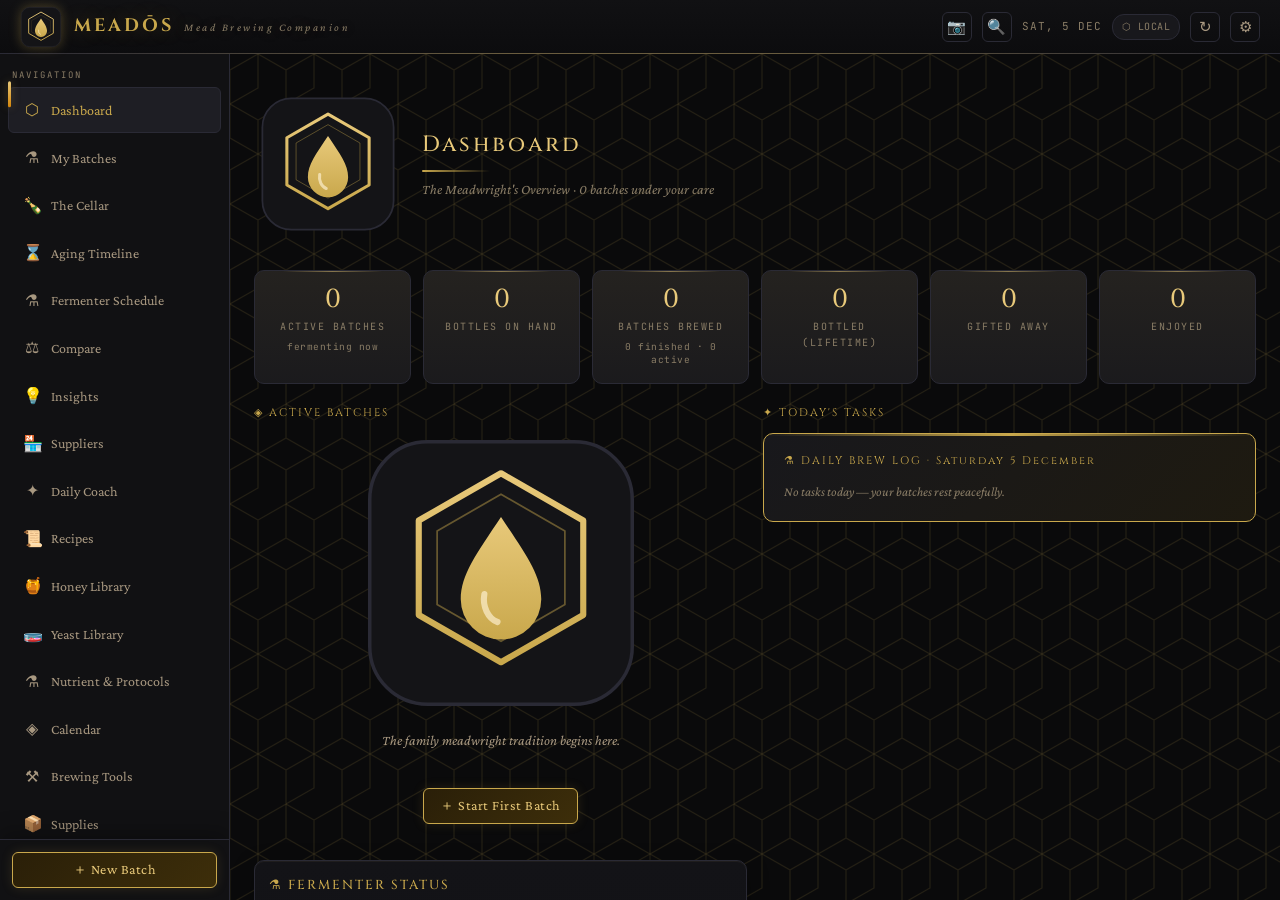
==== index.html @ 9adff5f6 "Full Dutch (NL) localization of MeadOS + per-side label download Adds a complete, switchable Dutch t" ====
<!DOCTYPE html>
<!-- MeadOS — © 2026 icemanxbe · PolyForm Noncommercial License 1.0.0 (see LICENSE):
     free to use/modify/share for noncommercial purposes; selling is not permitted. -->
<html lang="en">
<head>
<meta charset="UTF-8">
<meta name="viewport" content="width=device-width, initial-scale=1.0, viewport-fit=cover">
<title>MeadOS · Mead Brewing Companion</title>
<link rel="manifest" href="/manifest.webmanifest">
<meta name="theme-color" content="#0a0a0b">
<meta name="apple-mobile-web-app-capable" content="yes">
<meta name="apple-mobile-web-app-status-bar-style" content="black-translucent">
<meta name="apple-mobile-web-app-title" content="MeadOS">
<link rel="apple-touch-icon" href="/brand-icon">
<link rel="icon" href="/brand-icon">
<link rel="preconnect" href="https://fonts.googleapis.com">
<link rel="preconnect" href="https://fonts.gstatic.com" crossorigin>
<link href="https://fonts.googleapis.com/css2?family=Cinzel:wght@400;500;600;700&family=Crimson+Pro:ital,wght@0,300;0,400;0,500;1,300;1,400&family=JetBrains+Mono:wght@300;400&display=swap" rel="stylesheet">
<script src="/chart.umd.js"></script>
<link rel="stylesheet" href="/app.css">
</head>
<body>
<div id="app">
<div id="topbar">
<div class="logo">
<div class="logo-mark" id="topbar-crest"></div>
<span class="logo-text">MEADŌS<span class="sub">Mead Brewing Companion</span></span>
</div>
<div class="topbar-right">
<button class="btn-icon" onclick="openBottleScanner()" title="Scan a bottle/storage label QR code" id="scan-btn">📷</button>
<button class="btn-icon" onclick="openGlobalSearch()" title="Search everything (Ctrl/Cmd-K)" id="search-btn">🔍</button>
<span class="temp-pill" id="topbar-temp" style="display:none"></span>
<span class="topbar-date" id="topbar-date"></span>
<span class="sync-badge local" id="sync-badge">⬡ LOCAL</span>
<button class="btn-icon" onclick="forceSyncNow()" title="Sync to server" id="sync-btn">↻</button>
<button class="btn-icon" onclick="showView('settings')" title="Settings" id="settings-btn">⚙</button>
</div>
</div>
<div id="sidebar">
<div class="sidebar-section" id="side-sec-nav">Navigation</div>
<div class="nav-item active" onclick="showView('dashboard')" id="nav-dashboard"><span class="ni">⬡</span><span>Dashboard</span></div>
<div class="nav-item" onclick="showView('batches')" id="nav-batches"><span class="ni">⚗</span><span>My Batches</span></div>
<div class="nav-item" onclick="showView('cellar')" id="nav-cellar"><span class="ni">🍾</span><span>The Cellar</span></div>
<div class="nav-item" onclick="showView('timeline')" id="nav-timeline"><span class="ni">⌛</span><span>Aging Timeline</span></div>
<div class="nav-item" onclick="showView('ferm-timeline')" id="nav-ferm-timeline"><span class="ni">⚗</span><span>Fermenter Schedule</span></div>
<div class="nav-item" onclick="showView('compare')" id="nav-compare"><span class="ni">⚖</span><span>Compare</span></div>
<div class="nav-item" onclick="showView('insights')" id="nav-insights"><span class="ni">💡</span><span>Insights</span></div>
<div class="nav-item" onclick="showView('suppliers')" id="nav-suppliers"><span class="ni">🏪</span><span>Suppliers</span></div>
<div class="nav-item" onclick="showView('coach')" id="nav-coach"><span class="ni">✦</span><span>Daily Coach</span></div>
<div class="nav-item" onclick="showView('recipes')" id="nav-recipes"><span class="ni">📜</span><span>Recipes</span></div>
<div class="nav-item" onclick="showView('honey')" id="nav-honey"><span class="ni">🍯</span><span>Honey Library</span></div>
<div class="nav-item" onclick="showView('yeast-library')" id="nav-yeast-library"><span class="ni">🧫</span><span>Yeast Library</span></div>
<div class="nav-item" onclick="showView('nutrient-library')" id="nav-nutrient-library"><span class="ni">⚗</span><span>Nutrient &amp; Protocols</span></div>
<div class="nav-item" onclick="showView('calendar')" id="nav-calendar"><span class="ni">◈</span><span>Calendar</span></div>
<div class="nav-item" onclick="showView('tools')" id="nav-tools"><span class="ni">⚒</span><span>Brewing Tools</span></div>
<div class="nav-item" onclick="showView('supplies')" id="nav-supplies"><span class="ni">📦</span><span>Supplies</span></div>
<div class="nav-item" onclick="showView('guide')" id="nav-guide"><span class="ni">❧</span><span>Mead Guide</span></div>
<div class="nav-item" onclick="showView('troubleshoot')" id="nav-troubleshoot"><span class="ni">🛠</span><span>Troubleshoot</span></div>
<div class="sidebar-section" style="margin-top:8px" id="side-sec-active">Active Batches</div>
<div class="sidebar-batch-list" id="sidebar-batches"></div>
<div class="sidebar-bottom">
<button class="btn btn-primary" style="width:100%;justify-content:center" onclick="openNewBatchModal()" id="btn-new-batch">＋ New Batch</button>
</div>
</div>
<div id="main"></div>
</div>
<div id="toast"></div>
<!-- MeadOS is modular: plain scripts in core/ sharing one global scope, loaded in
     order. Data first (so the logic sees BUILTIN_RECIPES, HONEY_PROFILES, etc.),
     then the logic modules, with 14-bootstrap.js (init) last. No build step. -->
<script src="/core/data/data-libraries.js"></script>
<script src="/core/data/data-recipes.js"></script>
<script src="/core/data/data-recipes-nl.js"></script>
<script src="/core/data/data-libraries-nl.js"></script>
<script src="/core/data/data-recipe-steps-nl.js"></script>
<script src="/core/data/data-recipe-ingredients-nl.js"></script>
<script src="/core/data/data-yeast-nl.js"></script>
<script src="/core/data/data-nutrient-nl.js"></script>
<script src="/core/data/data-honeyfit-nl.js"></script>
<script src="/core/data/data-recipe-guide-nl.js"></script>
<script src="/core/state/01-state.js"></script>
<script src="/core/state/i18n.js"></script>
<script src="/core/domain/02-honey-domain.js"></script>
<script src="/core/domain/03-brew-domain.js"></script>
<script src="/core/sync/04-server-ha.js"></script>
<script src="/core/domain/04b-bottle-helpers.js"></script>
<script src="/core/state/05-utils-nav.js"></script>
<script src="/core/views/06-views-batch.js"></script>
<script src="/core/views/07-views-recipe.js"></script>
<script src="/core/tools/08-tools.js"></script>
<script src="/core/tools/08-guide-scanner.js"></script>
<script src="/core/tools/08-search.js"></script>
<script src="/core/tools/08-record-pdf.js"></script>
<script src="/core/tools/08-beerxml.js"></script>
<script src="/core/tools/08-rehydration.js"></script>
<script src="/core/views/09-views-library.js"></script>
<script src="/core/views/10-cellar.js"></script>
<script src="/core/labels/10b-labels-print.js"></script>
<script src="/core/views/10c-compare.js"></script>
<script src="/core/views/10d-supplies.js"></script>
<script src="/core/views/10e-cellar-misc.js"></script>
<script src="/core/features/11-alerts.js"></script>
<script src="/core/features/11-schedule.js"></script>
<script src="/core/views/11-year-review.js"></script>
<script src="/core/features/11-recipe-designer.js"></script>
<script src="/core/features/11-tasting-exports.js"></script>
<script src="/core/features/11-ha-additions-temp.js"></script>
<script src="/core/views/12-troubleshoot.js"></script>
<script src="/core/views/12-troubleshoot-nl.js"></script>
<script src="/core/views/12-offflavor-nl.js"></script>
<script src="/core/views/12-insights.js"></script>
<script src="/core/features/12-tasting-analysis.js"></script>
<script src="/core/features/12-records.js"></script>
<script src="/core/tools/12-blending-yeast.js"></script>
<script src="/core/features/12-gift-bottling.js"></script>
<script src="/core/labels/13-label-designer.js"></script>
<script src="/core/share/13-media-ha-ws.js"></script>
<script src="/core/labels/13-image-upload.js"></script>
<script src="/core/labels/13-misc-modals.js"></script>
<script src="/core/share/13-share.js"></script>
<script src="/core/labels/13-exports.js"></script>
<script src="/core/labels/13b-label-studio.js"></script>
<script src="/core/boot/14-schema.js"></script>
<script src="/core/boot/14-storage-budget.js"></script>
<script src="/core/boot/14-modals.js"></script>
<script src="/core/boot/14-bootstrap.js"></script>
</body>
</html>
---- app.css ----
*,*::before,*::after{box-sizing:border-box;margin:0;padding:0}
:root{
--bg:#0a0a0b;--bg2:#111113;--bg3:#18181c;--bg4:#1e1e24;
--border:#2a2a35;--border2:#363645;
--gold:#c9a84c;--gold2:#e8c97a;--gold3:#f5e4b0;
--amber:#d4860a;--honey:#e8a020;
--text:#e8e0d0;--text2:#a89880;--text3:#8a7d66;
--green:#4a8c5c;--green2:#6ab87a;
--red:#8c3a3a;--red2:#c05050;
--blue:#3a5a8c;--blue2:#5a8ac0;
--purple:#6a4a8c;--purple2:#9a7ac0;
--radius:6px;--radius2:10px;--radius3:16px;
--font-display:'Cinzel',serif;--font-body:'Crimson Pro',serif;--font-mono:'JetBrains Mono',monospace;
--shadow:0 2px 20px rgba(0,0,0,0.6);
}
html,body{height:100%;overflow:hidden;background:var(--bg);color:var(--text);font-family:var(--font-body);font-size:16px;line-height:1.6}
#app{display:grid;grid-template-rows:calc(54px + env(safe-area-inset-top,0px)) 1fr;grid-template-columns:230px 1fr;height:100vh;overflow:hidden}
/* iOS standalone PWA draws under the notch (viewport-fit=cover): pad the top
   bar down past it and clear of the curved corners. */
#topbar{grid-column:1/-1;display:flex;align-items:center;gap:14px;padding:env(safe-area-inset-top,0px) calc(20px + env(safe-area-inset-right,0px)) 0 calc(20px + env(safe-area-inset-left,0px));background:linear-gradient(180deg,var(--bg2),#0c0c0e);border-bottom:1px solid var(--border);z-index:10;position:relative}
#topbar::after{content:'';position:absolute;bottom:-1px;left:0;right:0;height:1px;background:linear-gradient(90deg,transparent,var(--gold) 40%,var(--gold) 60%,transparent);opacity:.4}
#sidebar{background:var(--bg2);border-right:1px solid var(--border);display:flex;flex-direction:column;overflow-y:auto;overflow-x:hidden}
#main{overflow-y:auto;background:var(--bg);padding:24px;padding-bottom:calc(24px + env(safe-area-inset-bottom,0px))}
.logo{font-family:var(--font-display);font-size:18px;color:var(--gold);letter-spacing:3px;font-weight:700;text-shadow:0 0 20px rgba(201,168,76,0.3);display:flex;align-items:center;gap:12px}
.logo-mark{flex-shrink:0;width:42px;height:42px;display:flex;align-items:center;justify-content:center;filter:drop-shadow(0 0 6px rgba(201,168,76,0.35))}
.logo-mark img{width:100%;height:100%;object-fit:contain;display:block}
.logo-text{display:flex;align-items:baseline;gap:10px}
.logo .sub{color:var(--text3);font-size:11px;letter-spacing:2.5px;font-family:var(--font-body);font-weight:400;font-style:italic}
.topbar-right{margin-left:auto;display:flex;align-items:center;gap:10px}
.topbar-date{font-family:var(--font-mono);font-size:11px;color:var(--text3);letter-spacing:1px}
.sync-badge{font-family:var(--font-mono);font-size:10px;padding:4px 9px;border-radius:12px;letter-spacing:.5px;border:1px solid;display:inline-flex;align-items:center;gap:5px}
.sync-badge.local{color:var(--text3);border-color:var(--border);background:var(--bg3)}
.sync-badge.synced{color:var(--green2);border-color:var(--green);background:#0d1f12}
.sync-badge.syncing{color:var(--honey);border-color:var(--amber);background:#1a1205}
.sync-badge.error{color:var(--red2);border-color:var(--red);background:#1a0808}
.btn-icon{background:none;border:1px solid var(--border);color:var(--text2);width:30px;height:30px;border-radius:var(--radius);cursor:pointer;font-size:15px;display:flex;align-items:center;justify-content:center;transition:all .2s}
.btn-icon:hover{border-color:var(--gold);color:var(--gold)}
.btn-icon.spinning{animation:spin 1s linear infinite}
@keyframes spin{to{transform:rotate(360deg)}}
.sidebar-section{padding:14px 12px 4px;font-family:var(--font-mono);font-size:9px;color:var(--text3);letter-spacing:2px;text-transform:uppercase}
.nav-item{display:flex;align-items:center;gap:10px;padding:9px 14px;cursor:pointer;border-radius:var(--radius);margin:1px 8px;transition:all .18s;font-size:14px;color:var(--text2);border:1px solid transparent}
.nav-item:hover{background:var(--bg3);color:var(--text)}
.nav-item.active{background:var(--bg4);color:var(--gold);border-color:var(--border)}
.nav-item .ni{font-size:16px;width:18px;text-align:center}
.sidebar-batch-list{padding:4px 8px 8px}
.batch-pill{display:flex;align-items:center;gap:8px;padding:7px 12px;margin:2px 0;border-radius:var(--radius);cursor:pointer;transition:all .18s;border:1px solid transparent}
.batch-pill:hover{background:var(--bg3)}
.batch-pill.active{background:var(--bg4);border-color:var(--border)}
.batch-dot{width:8px;height:8px;border-radius:50%;flex-shrink:0;box-shadow:0 0 6px currentColor}
.batch-pill-name{font-size:13px;color:var(--text2);flex:1;overflow:hidden;text-overflow:ellipsis;white-space:nowrap}
.batch-pill-day{font-family:var(--font-mono);font-size:10px;color:var(--text3)}
.sidebar-bottom{padding:12px;padding-bottom:calc(12px + env(safe-area-inset-bottom,0px));border-top:1px solid var(--border);margin-top:auto;background:var(--bg2);position:sticky;bottom:0;z-index:2}
.btn{display:inline-flex;align-items:center;gap:6px;padding:8px 16px;border-radius:var(--radius);cursor:pointer;font-family:var(--font-body);font-size:14px;transition:all .2s;border:1px solid;letter-spacing:.5px}
.btn-primary{background:linear-gradient(135deg,#2a1f08,#3d2e0a);color:var(--gold2);border-color:var(--gold);box-shadow:0 0 12px rgba(201,168,76,0.15)}
.btn-primary:hover{background:linear-gradient(135deg,#3d2e0a,#5a4510);box-shadow:0 0 20px rgba(201,168,76,0.25)}
.btn-secondary{background:var(--bg3);color:var(--text2);border-color:var(--border)}
.btn-secondary:hover{background:var(--bg4);color:var(--text);border-color:var(--border2)}
.btn-danger{background:var(--bg3);color:var(--red2);border-color:var(--red)}
.btn-danger:hover{background:#200e0e;color:#e06060}
.btn-sm{padding:5px 10px;font-size:13px}
.card{background:var(--bg2);border:1px solid var(--border);border-radius:var(--radius2);padding:20px}
.card-header{display:flex;align-items:center;justify-content:space-between;margin-bottom:16px}
.card-title{font-family:var(--font-display);font-size:13px;color:var(--gold);letter-spacing:2px;font-weight:500}
.card-subtitle{font-size:13px;color:var(--text3);margin-top:2px}
/* Brewing Tools: masonry columns auto-balance card heights, so neither column
   runs much longer than the other (the old grid-2 left tall gaps). */
.tools-masonry{column-count:2;column-gap:16px}
.tools-masonry>.card{break-inside:avoid;-webkit-column-break-inside:avoid;margin:0 0 16px}
@media(max-width:900px){.tools-masonry{column-count:1}}
/* Recipe detail layout. grid-template-areas drives BOTH the mobile and desktop
   orders, so they can differ. Mobile (narrow): a single reading column. Desktop
   (≥1024px): two left tracks (hero cards span both; yeast/nutrient and fruit/dial
   pair up) and a wider right track for targets, cost and the step timeline. A real
   grid (not multicol) — so the nested honey grid can't overlap-glitch. */
.recipe-layout{display:grid;grid-template-columns:1fr;column-gap:16px;row-gap:0;align-items:start;
  grid-template-areas:"scale" "targets" "ingredients" "cost" "steps" "honey" "yeast" "nutrient" "fruit" "dial" "extra";}
@media(min-width:1024px){
  .recipe-layout{grid-template-columns:minmax(0,1fr) minmax(0,1fr) minmax(0,1.5fr);
    grid-template-areas:
      "scale       scale       targets"
      "ingredients ingredients cost"
      "honey       honey       steps"
      "yeast       nutrient    steps"
      "fruit       dial        steps"
      "extra       extra       steps";}
}
.ra-scale{grid-area:scale;min-width:0}.ra-targets{grid-area:targets;min-width:0}
.ra-ingredients{grid-area:ingredients;min-width:0}.ra-cost{grid-area:cost;min-width:0}
.ra-steps{grid-area:steps;min-width:0}.ra-honey{grid-area:honey;min-width:0}
.ra-yeast{grid-area:yeast;min-width:0}.ra-nutrient{grid-area:nutrient;min-width:0}
.ra-fruit{grid-area:fruit;min-width:0}.ra-dial{grid-area:dial;min-width:0}.ra-extra{grid-area:extra;min-width:0}
/* Honey fit list: two columns on desktop, one on mobile (full-width rows read
   better on a phone). Bucket headers span both columns. */
.honey-fit-grid{display:grid;grid-template-columns:1fr 1fr;gap:7px;align-content:start}
.honey-fit-grid>.hf-head{grid-column:1/-1}
@media(max-width:900px){.honey-fit-grid{grid-template-columns:1fr}}
.page-title{font-family:var(--font-display);font-size:22px;color:var(--gold2);letter-spacing:3px;font-weight:500;margin-bottom:4px}
.page-subtitle{font-size:14px;color:var(--text3);margin-bottom:24px;font-style:italic}
.grid-2{display:grid;grid-template-columns:1fr 1fr;gap:16px}
.grid-3{display:grid;grid-template-columns:1fr 1fr 1fr;gap:16px}
.grid-4{display:grid;grid-template-columns:repeat(4,1fr);gap:12px}
/* let grid children shrink below their min-content instead of forcing the
   track wider than the viewport (prevents horizontal overflow on mobile) */
.grid-2>*,.grid-3>*,.grid-4>*{min-width:0}
.stat-card{background:var(--bg3);border:1px solid var(--border);border-radius:var(--radius2);padding:16px;text-align:center}
.stat-val{font-family:var(--font-display);font-size:26px;color:var(--gold2);font-weight:500;line-height:1}
.stat-label{font-family:var(--font-mono);font-size:10px;color:var(--text3);letter-spacing:1.5px;margin-top:6px;text-transform:uppercase}
/* repeated inline labels lifted out of app.js: a mono micro-caption under a
   value, and a key cell in the yeast/nutrient detail tables */
.micro-label{font-family:var(--font-mono);font-size:10px;color:var(--text3);letter-spacing:1.5px;margin-top:4px}
.kv-key{padding:4px 0;color:var(--text3);font-family:var(--font-mono);font-size:10px;letter-spacing:1.5px}
.badge{display:inline-block;padding:2px 8px;border-radius:20px;font-size:11px;font-family:var(--font-mono);letter-spacing:.5px}
.badge-fermenting{background:#1a2e1a;color:var(--green2);border:1px solid var(--green)}
.badge-conditioning{background:#1a1a2e;color:var(--blue2);border:1px solid var(--blue)}
.badge-aging{background:#2a1a2e;color:var(--purple2);border:1px solid var(--purple)}
.badge-bottled{background:#2e2a1a;color:var(--gold2);border:1px solid var(--gold)}
.badge-complete{background:#2e2a1a;color:var(--gold2);border:1px solid var(--gold)}
.badge-planning{background:#1e1e1e;color:var(--text2);border:1px solid var(--border)}
.form-group{margin-bottom:16px}
.form-label{display:block;font-family:var(--font-mono);font-size:11px;color:var(--text3);letter-spacing:1.5px;text-transform:uppercase;margin-bottom:6px}
.form-input,.form-select,.form-textarea{width:100%;background:var(--bg3);border:1px solid var(--border);border-radius:var(--radius);color:var(--text);font-family:var(--font-body);font-size:14px;padding:9px 12px;transition:border-color .2s;outline:none}
.form-input:focus,.form-select:focus,.form-textarea:focus{border-color:var(--gold);box-shadow:0 0 0 2px rgba(201,168,76,0.1)}
.form-select{cursor:pointer}
.form-textarea{resize:vertical;min-height:80px}
.form-row{display:grid;grid-template-columns:1fr 1fr;gap:12px}
.form-row-3{display:grid;grid-template-columns:1fr 1fr 1fr;gap:12px}
.tabs{display:flex;gap:0;border-bottom:1px solid var(--border);margin-bottom:20px;overflow-x:auto}
.tab{padding:10px 18px;cursor:pointer;font-family:var(--font-mono);font-size:11px;letter-spacing:1.5px;color:var(--text3);border-bottom:2px solid transparent;margin-bottom:-1px;transition:all .2s;text-transform:uppercase;white-space:nowrap}
.tab:hover{color:var(--text2)}
.tab.active{color:var(--gold);border-bottom-color:var(--gold)}
.timeline{position:relative;padding-left:32px}
.timeline::before{content:'';position:absolute;left:10px;top:0;bottom:0;width:1px;background:var(--border)}
.tl-item{position:relative;margin-bottom:20px}
.tl-dot{position:absolute;left:-26px;top:4px;width:12px;height:12px;border-radius:50%;border:2px solid var(--border);background:var(--bg2)}
.tl-dot.done{background:var(--green);border-color:var(--green2)}
.tl-dot.active{background:var(--gold);border-color:var(--gold2);box-shadow:0 0 8px rgba(201,168,76,0.5)}
.tl-dot.future{background:var(--bg3)}
.tl-title{font-size:14px;color:var(--text);font-weight:500}
.tl-day{font-family:var(--font-mono);font-size:10px;color:var(--text3);margin-bottom:3px}
.tl-desc{font-size:13px;color:var(--text2);line-height:1.5}
.progress-bar{height:6px;background:var(--bg4);border-radius:3px;overflow:hidden;margin:8px 0}
.progress-fill{height:100%;border-radius:3px;transition:width .5s ease}
.data-table{width:100%;border-collapse:collapse;font-size:13px}
.data-table th{font-family:var(--font-mono);font-size:10px;color:var(--text3);letter-spacing:1px;text-transform:uppercase;padding:8px 12px;border-bottom:1px solid var(--border);text-align:left;font-weight:400}
.data-table td{padding:9px 12px;border-bottom:1px solid var(--border);color:var(--text2)}
.data-table tr:last-child td{border-bottom:none}
.data-table tr:hover td{background:var(--bg3);color:var(--text)}
.coach-box{background:linear-gradient(135deg,var(--bg3),#1e1a10);border:1px solid var(--gold);border-radius:var(--radius2);padding:18px 20px;position:relative;overflow:hidden}
.coach-box::before{content:'';position:absolute;top:0;left:0;right:0;height:2px;background:linear-gradient(90deg,transparent,var(--gold),transparent)}
.coach-title{font-family:var(--font-display);font-size:11px;color:var(--gold);letter-spacing:2px;margin-bottom:8px}
.coach-text{font-size:14px;color:var(--text2);line-height:1.65;font-style:italic}
.coach-tasks{margin-top:12px;display:flex;flex-direction:column;gap:6px}
.coach-task{display:flex;align-items:flex-start;gap:10px;font-size:13px;color:var(--text2)}
.task-cb{width:16px;height:16px;border:1px solid var(--border2);border-radius:3px;flex-shrink:0;margin-top:2px;cursor:pointer;display:flex;align-items:center;justify-content:center;transition:all .2s;font-size:11px}
.task-cb.checked{background:var(--green);border-color:var(--green2);color:#fff}
.ornament{text-align:center;color:var(--text3);font-size:18px;letter-spacing:8px;margin:8px 0}
.modal-overlay{position:fixed;inset:0;background:rgba(0,0,0,0.82);display:flex;align-items:flex-start;justify-content:center;z-index:100;padding:calc(4vh + env(safe-area-inset-top,0px)) 10px calc(4vh + env(safe-area-inset-bottom,0px));overflow-y:auto}
.modal{background:var(--bg2);border:1px solid var(--border2);border-radius:var(--radius3);padding:28px;width:600px;max-width:92vw;box-shadow:var(--shadow)}
.modal-title{font-family:var(--font-display);font-size:16px;color:var(--gold2);letter-spacing:2px;margin-bottom:20px}
.modal-actions{display:flex;gap:10px;justify-content:flex-end;margin-top:20px}
#toast{position:fixed;bottom:24px;right:24px;background:var(--bg3);border:1px solid var(--gold);color:var(--gold2);padding:12px 20px;border-radius:var(--radius2);font-family:var(--font-mono);font-size:12px;letter-spacing:.5px;opacity:0;transform:translateY(10px);transition:all .3s;z-index:200;pointer-events:none}
#toast.show{opacity:1;transform:translateY(0)}
.cal-grid{display:grid;grid-template-columns:repeat(7,1fr);gap:2px;margin-top:8px}
.cal-header{display:grid;grid-template-columns:repeat(7,1fr);gap:2px;margin-bottom:4px}
.cal-dh{font-family:var(--font-mono);font-size:9px;color:var(--text3);text-align:center;padding:4px 0;letter-spacing:1px;text-transform:uppercase}
.cal-day{min-height:50px;background:var(--bg3);border-radius:var(--radius);padding:4px 6px;font-family:var(--font-mono);font-size:11px;color:var(--text3);border:1px solid transparent}
.cal-day.today{border-color:var(--gold);color:var(--gold)}
.cal-day.has-event{background:var(--bg4)}
.cal-day.other-month{opacity:0.3}
.cal-event{font-size:9px;padding:1px 4px;border-radius:3px;margin-top:2px;white-space:nowrap;overflow:hidden;text-overflow:ellipsis}
.recipe-card{background:var(--bg3);border:1px solid var(--border);border-radius:var(--radius2);padding:0;cursor:pointer;transition:all .2s;overflow:hidden;position:relative}
.recipe-card:hover{transform:translateY(-2px);box-shadow:0 8px 24px rgba(0,0,0,0.5)}
.recipe-card-bar{height:4px;width:100%}
.recipe-card-body{padding:16px}
.recipe-name{font-family:var(--font-display);font-size:14px;color:var(--gold2);letter-spacing:1px;margin-bottom:4px}
.recipe-style{font-size:12px;color:var(--text3);font-style:italic;margin-bottom:10px}
.info-box{background:var(--bg3);border-left:3px solid var(--gold);border-radius:0 var(--radius) var(--radius) 0;padding:12px 16px;margin:12px 0}
.info-box.green{border-left-color:var(--green)}
.info-box.blue{border-left-color:var(--blue2)}
.info-box.red{border-left-color:var(--red2)}
.info-box.purple{border-left-color:var(--purple2)}
.info-box.amber{border-left-color:var(--amber)}
.crest-display{display:flex;flex-direction:column;align-items:center;padding:24px;background:linear-gradient(180deg,#f3e9c8 0%,#e8dcb0 100%);color:#2a1810;border-radius:var(--radius2);text-align:center;border:2px solid var(--gold);position:relative;overflow:hidden}
.crest-display::before{content:'';position:absolute;inset:6px;border:1px solid #5a3818;border-radius:8px;pointer-events:none}
.crest-svg{width:100%;max-width:220px;height:auto}
.aging-card{background:var(--bg2);border:1px solid var(--border);border-radius:var(--radius2);padding:0;overflow:hidden;margin-bottom:12px}
.aging-bar-bg{height:8px;background:var(--bg4);border-radius:4px;overflow:hidden;position:relative;margin:8px 0 4px}
.aging-bar-fill{height:100%;border-radius:4px;transition:width .6s ease}
.aging-bar-markers{display:flex;justify-content:space-between;font-family:var(--font-mono);font-size:9px;color:var(--text3);margin-top:2px}
.aging-status{font-family:var(--font-mono);font-size:10px;letter-spacing:1.5px;padding:3px 8px;border-radius:10px;border:1px solid;display:inline-block;text-transform:uppercase}
.aging-status.not-ready{color:var(--text3);border-color:var(--border)}
.aging-status.maturing{color:var(--blue2);border-color:var(--blue);background:#0d1525}
.aging-status.ready{color:var(--green2);border-color:var(--green);background:#0d1f12;animation:readyPulse 3s ease infinite}
.aging-status.peak{color:var(--gold2);border-color:var(--gold);background:#1a1205;font-weight:500;animation:peakGlow 2.5s ease infinite}
.aging-status.past-peak{color:var(--honey);border-color:var(--amber);background:#1a1205}
.aging-status.declining{color:var(--red2);border-color:var(--red);background:#1a0808}
.aging-status.finished{color:var(--text3);border-color:var(--border);background:var(--bg3);font-style:italic}
.cellar-mini-btn{background:var(--bg3);border:1px solid var(--border);color:var(--text2);width:22px;height:22px;border-radius:11px;cursor:pointer;font-size:14px;line-height:1;display:inline-flex;align-items:center;justify-content:center;transition:all .15s;padding:0;font-family:var(--font-mono);font-weight:bold}
.cellar-mini-btn:hover:not(:disabled){background:var(--bg4);border-color:var(--gold);color:var(--gold)}
.cellar-mini-btn:disabled{opacity:.25;cursor:not-allowed}
.cellar-mini-btn:active:not(:disabled){transform:scale(0.9)}
.cellar-actions{display:flex;flex-wrap:wrap;gap:6px;margin-top:14px;padding-top:12px;border-top:1px solid var(--border)}
.cellar-actions .btn:disabled{opacity:.4;cursor:not-allowed}
.temp-pill{font-family:var(--font-mono);font-size:11px;padding:4px 9px;border-radius:12px;letter-spacing:.5px;border:1px solid;display:inline-flex;align-items:center;gap:5px}
.temp-pill.optimal{color:var(--green2);border-color:var(--green);background:#0d1f12}
.temp-pill.warm{color:var(--honey);border-color:var(--amber);background:#1a1205}
.temp-pill.hot{color:#ff8a4c;border-color:#c75a1f;background:#1a0d05}
.temp-pill.cold{color:var(--blue2);border-color:var(--blue);background:#0d1525}
.temp-pill.danger{color:var(--red2);border-color:var(--red);background:#1a0808;animation:pulse-warn 2s infinite}
@keyframes pulse-warn{0%,100%{opacity:1}50%{opacity:.6}}
.search-bar{display:flex;gap:10px;margin-bottom:16px;align-items:center;flex-wrap:wrap}
.search-input{flex:1;min-width:200px;background:var(--bg3);border:1px solid var(--border);border-radius:var(--radius);color:var(--text);font-family:var(--font-body);font-size:14px;padding:9px 14px;outline:none;transition:border-color .2s}
.search-input:focus{border-color:var(--gold)}
.filter-chip{padding:5px 12px;border-radius:14px;font-family:var(--font-mono);font-size:11px;letter-spacing:1px;cursor:pointer;border:1px solid var(--border);color:var(--text3);background:var(--bg3);transition:all .15s;text-transform:uppercase}
.filter-chip:hover{color:var(--text2);border-color:var(--border2)}
.filter-chip.active{color:var(--gold);border-color:var(--gold);background:var(--bg4)}
.scale-slider{display:flex;align-items:center;gap:12px;padding:10px 14px;background:var(--bg3);border-radius:var(--radius);border:1px solid var(--border)}
.scale-slider input[type=range]{flex:1;accent-color:var(--gold)}
.scale-slider .scale-val{font-family:var(--font-mono);font-size:13px;color:var(--gold2);min-width:40px;text-align:right}
.loc-grid{display:grid;grid-template-columns:repeat(4,1fr);gap:8px;margin-top:8px}
.loc-cell{background:var(--bg4);border:1px solid var(--border);border-radius:var(--radius);padding:8px 6px;text-align:center}
.loc-cell .loc-count{font-family:var(--font-display);font-size:18px;color:var(--gold2);line-height:1}
.loc-cell .loc-label{font-family:var(--font-mono);font-size:9px;color:var(--text3);letter-spacing:.5px;margin-top:3px;text-transform:uppercase}
.loc-cell input{width:100%;background:transparent;border:none;color:var(--gold2);font-family:var(--font-display);font-size:18px;text-align:center;outline:none;padding:0}
.loc-cell input:focus{color:var(--gold)}
.compare-card{background:var(--bg2);border:1px solid var(--border);border-radius:var(--radius2);padding:14px;cursor:pointer;transition:all .15s;position:relative}
.compare-card.selected{border-color:var(--gold);background:var(--bg3)}
.compare-card .check{position:absolute;top:8px;right:8px;width:20px;height:20px;border-radius:10px;border:1px solid var(--border2);background:var(--bg3);display:flex;align-items:center;justify-content:center;font-size:12px;color:transparent}
.compare-card.selected .check{background:var(--gold);border-color:var(--gold);color:#0a0a0b}
.supplies-row{display:flex;align-items:center;gap:12px;padding:12px;background:var(--bg3);border:1px solid var(--border);border-radius:var(--radius);margin-bottom:8px}
.supplies-row .qty{font-family:var(--font-display);font-size:22px;color:var(--gold2);min-width:50px;text-align:center}
.supplies-row .info{flex:1;min-width:0}
.supplies-row .name{font-size:14px;color:var(--text)}
.supplies-row .meta{font-size:11px;color:var(--text3);font-family:var(--font-mono);margin-top:2px}
.supplies-row.low{border-color:var(--red);background:#1a0808}
.supplies-row.expired{opacity:.6;text-decoration:line-through}
.dashboard-hero{display:flex;align-items:center;gap:24px;margin-bottom:20px;padding:16px 4px;flex-wrap:wrap}
.dashboard-hero-logo{flex-shrink:0;width:140px}
.dashboard-hero-logo img{width:100%;height:auto;display:block}
.dashboard-hero-text{flex:1;min-width:240px}
@media (max-width:560px){.dashboard-hero{gap:14px}.dashboard-hero-logo{width:90px}}


/* Low-stock alert */
.stock-alert{background:linear-gradient(90deg,#1a0808,#250d0d);border:1px solid var(--red);border-left:3px solid var(--red2);color:var(--red2);padding:10px 14px;border-radius:var(--radius);margin-bottom:16px;font-size:13px;display:flex;align-items:center;gap:10px}
.stock-alert.warn{background:linear-gradient(90deg,#1a1205,#251a0a);border-color:var(--amber);border-left-color:var(--honey);color:var(--honey)}
.stock-alert .icon{font-size:18px;flex-shrink:0}

/* Aging timeline Gantt */
.gantt{background:var(--bg2);border:1px solid var(--border);border-radius:var(--radius2);padding:14px;overflow-x:auto}
.gantt-track{position:relative;height:36px;margin:5px 0;border-radius:6px;background:var(--bg3);overflow:hidden}
.gantt-bar{position:absolute;top:4px;bottom:4px;border-radius:4px;display:flex;align-items:center;padding:0 8px;font-size:11px;color:#fff;white-space:nowrap;overflow:hidden;text-overflow:ellipsis;cursor:pointer;font-family:var(--font-display);letter-spacing:1px}
.gantt-bar.maturing{opacity:.5}
.gantt-bar.peak{box-shadow:inset 0 0 0 1px rgba(255,255,255,.25)}
.gantt-today{position:absolute;top:0;bottom:0;width:1px;background:var(--gold);z-index:5;pointer-events:none;box-shadow:0 0 6px var(--gold)}
.gantt-today::before{content:'TODAY';position:absolute;top:-12px;left:-21px;font-family:var(--font-mono);font-size:9px;color:var(--gold);letter-spacing:1px}
.gantt-month-marker{position:absolute;top:0;bottom:0;width:1px;background:var(--border);z-index:1}
.gantt-month-label{font-family:var(--font-mono);font-size:9px;color:var(--text3);letter-spacing:1px}
.gantt-row-label{font-family:var(--font-display);font-size:12px;color:var(--text2);letter-spacing:1px;padding:0 8px 0 0;text-align:right;white-space:nowrap;overflow:hidden;text-overflow:ellipsis}
/* Fermenter-schedule lane: vessel label beside its track on desktop; on mobile
   the label stacks above so the graph gets the full width and stays readable.
   The month-label row drops its matching left offset to align with the tracks. */
.gantt-lane{display:grid;grid-template-columns:160px 1fr;gap:0;align-items:center;margin:6px 0}
.gantt-monthlabels{margin-left:160px}
.cellar-layout{grid-template-columns:1fr 280px}
@media (max-width:768px){
  .gantt-lane{grid-template-columns:1fr;gap:4px;margin:10px 0}
  .gantt-lane>.gantt-row-label{text-align:left;padding:0}
  .gantt-monthlabels{margin-left:0}
  /* cellar map: cabinet + unplaced panel stack instead of overflowing */
  .cellar-layout{grid-template-columns:1fr}
}

/* Year-in-review */
.yr-hero{background:linear-gradient(135deg,var(--bg2),var(--bg3));border:1px solid var(--gold);border-radius:var(--radius2);padding:32px;text-align:center;margin-bottom:20px;position:relative;overflow:hidden}
.yr-hero::before{content:'';position:absolute;top:-50%;left:-30%;width:160%;height:200%;background:radial-gradient(ellipse,rgba(201,168,76,.07),transparent 60%);pointer-events:none}
.yr-hero h2{font-family:var(--font-display);font-size:36px;color:var(--gold);margin:0 0 6px;letter-spacing:4px;position:relative}
.yr-hero .subtitle{color:var(--text3);font-size:14px;font-style:italic;position:relative}
.yr-stat{background:var(--bg3);border:1px solid var(--border);border-radius:var(--radius);padding:20px;text-align:center}
.yr-stat-val{font-family:var(--font-display);font-size:34px;color:var(--gold2);line-height:1}
.yr-stat-lbl{font-family:var(--font-mono);font-size:10px;color:var(--text3);letter-spacing:2px;margin-top:6px;text-transform:uppercase}

/* Tasting wheel */
.tw-grid{display:grid;grid-template-columns:repeat(2,1fr);gap:10px;margin-bottom:10px}
.tw-axis{display:flex;align-items:center;gap:10px;background:var(--bg3);padding:8px 12px;border-radius:var(--radius);border:1px solid var(--border)}
.tw-axis-label{font-family:var(--font-mono);font-size:11px;color:var(--text3);letter-spacing:1px;min-width:80px;text-transform:uppercase}
.tw-axis-dots{display:flex;gap:5px;flex:1}
.tw-dot{width:18px;height:18px;border-radius:9px;background:var(--bg4);border:1px solid var(--border2);cursor:pointer;transition:all .15s;display:flex;align-items:center;justify-content:center;font-size:10px;color:transparent}
.tw-dot:hover{border-color:var(--gold)}
.tw-dot.active{background:var(--gold);border-color:var(--gold);color:#0a0a0b;font-weight:600}
@media (max-width:560px){.tw-grid{grid-template-columns:1fr}}
@keyframes peakGlow{0%,100%{box-shadow:0 0 4px rgba(201,168,76,0.3)}50%{box-shadow:0 0 14px rgba(201,168,76,0.7)}}
@keyframes readyPulse{0%,100%{box-shadow:0 0 0 rgba(106,184,122,0)}50%{box-shadow:0 0 10px rgba(106,184,122,0.5)}}
::-webkit-scrollbar{width:5px;height:5px}
::-webkit-scrollbar-track{background:var(--bg)}
::-webkit-scrollbar-thumb{background:var(--border2);border-radius:2px}
::-webkit-scrollbar-thumb:hover{background:var(--gold)}
/* Opacity-only — NO transform. A transform here promotes #main to a persistent
   GPU layer (animation-fill-mode:forwards keeps it), and rapid innerHTML swaps
   between views then leave a stale layer painted over the next view (the recipe
   "overlap" ghost). Plain opacity repaints cleanly. */
@keyframes fadeIn{from{opacity:0}to{opacity:1}}
.fade-in{animation:fadeIn .2s ease forwards}

/* ── Subtle, non-intrusive motion ─────────────────────────────────────────
   Tiny CO2 bubbles rising on a fermenting batch's status badge, and a gentle
   hover lift on recipe cards. All disabled under prefers-reduced-motion. */
@keyframes bubbleRise{0%{transform:translateY(1px) scale(.65);opacity:0}25%{opacity:.8}100%{transform:translateY(-9px) scale(1);opacity:0}}
.ferm-bubbles{position:relative;display:inline-block;width:13px;height:11px;margin-right:5px;vertical-align:middle}
.ferm-bubbles span{position:absolute;bottom:0;width:3px;height:3px;border-radius:50%;background:currentColor;opacity:0;animation:bubbleRise 2.6s ease-in infinite}
.ferm-bubbles span:nth-child(1){left:1px;animation-delay:0s}
.ferm-bubbles span:nth-child(2){left:5px;width:2px;height:2px;animation-delay:.9s}
.ferm-bubbles span:nth-child(3){left:8px;animation-delay:1.7s}
.recipe-card{transition:transform .18s ease,box-shadow .18s ease}
.recipe-card:hover{transform:translateY(-3px);box-shadow:0 8px 22px rgba(0,0,0,.32)}
/* Bubbles rising through a fermenting vessel in the cellar shelf view */
@keyframes cellarBubble{0%{transform:translateY(0);opacity:0}20%{opacity:.55}100%{transform:translateY(-44px);opacity:0}}
.cellar-bubbles circle{animation:cellarBubble 2.8s ease-in infinite}
.cellar-bubbles .cb2{animation-delay:1s;animation-duration:3.2s}
.cellar-bubbles .cb3{animation-delay:1.9s}
@media(prefers-reduced-motion:reduce){
  .fade-in,.ferm-bubbles span,.cellar-bubbles circle{animation:none}
  .ferm-bubbles span,.cellar-bubbles circle{opacity:0}
  .recipe-card{transition:none}
  .recipe-card:hover{transform:none}
}

/* ── More micro-interactions: modals, buttons, nav, empty states ── */
@keyframes overlayIn{from{opacity:0}to{opacity:1}}
@keyframes modalIn{from{opacity:0;transform:translateY(14px) scale(.985)}to{opacity:1;transform:none}}
/* .modal-static opts out — used by modals that rebuild their own DOM on every
   interaction (label designer, image picker, bottling workflow) so the entrance
   doesn't re-fire and flicker on each click. */
.modal-overlay:not(.modal-static){animation:overlayIn .16s ease}
.modal-overlay:not(.modal-static) .modal{animation:modalIn .24s cubic-bezier(.2,.85,.25,1)}
.btn:active{transform:translateY(1px)}
.nav-item{position:relative}
.nav-item:hover{transform:translateX(2px)}
.nav-item.active::before{content:'';position:absolute;left:-1px;top:50%;transform:translateY(-50%);width:3px;height:0;background:var(--gold);border-radius:0 2px 2px 0;box-shadow:0 0 6px rgba(201,168,76,.45);animation:navAccent .28s ease forwards}
@keyframes navAccent{from{height:0}to{height:58%}}
@keyframes floatBob{0%,100%{transform:translateY(0)}50%{transform:translateY(-6px)}}
.empty-state .es-icon{animation:floatBob 3.4s ease-in-out infinite}
/* Gold sheen that sweeps a card's accent bar once when its detail view opens */
@keyframes barSheen{0%{background-position:-140% 0}60%,100%{background-position:140% 0}}
.brand-bar{position:relative;overflow:hidden}
.brand-bar::after{content:'';position:absolute;inset:0;background:linear-gradient(100deg,transparent 35%,rgba(255,255,255,.45) 50%,transparent 65%);background-size:220% 100%;animation:barSheen 2.6s ease-out 1}
@media(prefers-reduced-motion:reduce){
  .modal-overlay,.modal,.nav-item.active::before,.empty-state .es-icon,.brand-bar::after{animation:none}
  .nav-item:hover,.btn:active{transform:none}
  .brand-bar::after{display:none}
}

/* Smooth auto-height collapse/expand — grid-template-rows 0fr↔1fr animates to the
   content's exact natural height (no max-height guesswork). Wrap a single child. */
.collapse-y{display:grid;grid-template-rows:0fr;transition:grid-template-rows .3s ease}
.collapse-y.open{grid-template-rows:1fr}
.collapse-y>*{overflow:hidden;min-height:0}
@media(prefers-reduced-motion:reduce){.collapse-y{transition:none}}

/* Any clickable card (inline cursor:pointer) gets a gentle hover lift — covers the
   Mead Guide, Troubleshoot tiles, batch list rows, etc. without markup changes. */
.card[style*="cursor:pointer"]{transition:transform .18s ease,box-shadow .18s ease,border-color .18s ease}
.card[style*="cursor:pointer"]:hover{transform:translateY(-3px);box-shadow:0 8px 22px rgba(0,0,0,.3);border-color:var(--border2)}
@media(prefers-reduced-motion:reduce){
  .card[style*="cursor:pointer"]{transition:none}
  .card[style*="cursor:pointer"]:hover{transform:none}
}
.empty-state{text-align:center;padding:48px 20px;color:var(--text3)}
.empty-state .es-icon{font-size:48px;margin-bottom:12px;opacity:.4}
.empty-state p{font-size:15px;font-style:italic}
.recipe-tag{display:inline-block;padding:2px 7px;border-radius:4px;font-size:10px;font-family:var(--font-mono);margin-right:4px;background:var(--bg4);color:var(--text3);border:1px solid var(--border)}
.brand-bar{height:3px;width:100%;border-radius:2px;margin:4px 0 12px}
.batch-label-preview{background:linear-gradient(135deg,#f0e6c8,#e8dcb8);color:#2a1810;padding:14px;border-radius:var(--radius2);text-align:center;font-family:var(--font-display);position:relative;overflow:hidden;border:2px solid var(--border2)}
.batch-label-preview .brand{font-size:11px;letter-spacing:3px;color:#5a3818;margin-bottom:4px}
.batch-label-preview .style{font-size:14px;font-weight:600;letter-spacing:2px}
.batch-label-preview .meta{font-size:10px;font-family:var(--font-mono);color:#7a5828;margin-top:6px;letter-spacing:1px}
.star-rating{display:inline-flex;gap:2px;font-size:16px}
.star-rating .star{color:var(--border2);cursor:pointer;transition:color .15s}
.star-rating .star.active{color:var(--gold2)}
.star-rating .star:hover{color:var(--gold)}
.tasting-card{background:var(--bg3);border:1px solid var(--border);border-radius:var(--radius);padding:12px;margin-bottom:8px}
.tasting-card-header{display:flex;justify-content:space-between;align-items:center;margin-bottom:6px}
.honey-calc{background:var(--bg3);border:1px solid var(--border);border-radius:var(--radius);padding:14px;margin-top:12px}
.chart-grid{display:grid;grid-template-columns:1fr 1fr;gap:12px}
.chart-card{background:var(--bg2);border:1px solid var(--border);border-radius:var(--radius2);padding:16px}
.chart-card-title{font-family:var(--font-mono);font-size:10px;color:var(--text3);letter-spacing:1.5px;text-transform:uppercase;margin-bottom:8px}
.chart-wrap{position:relative;height:200px}
/* Troubleshoot: category cards with topic "buttons" inside */
.ts-grid{display:grid;grid-template-columns:repeat(auto-fill,minmax(220px,1fr));gap:10px}
.ts-item{display:flex;align-items:center;gap:11px;text-align:left;width:100%;background:var(--bg3);border:1px solid var(--border);border-radius:var(--radius);padding:12px 14px;cursor:pointer;color:var(--text);font-family:inherit;transition:border-color .15s,background .15s,transform .1s}
.ts-item:hover{border-color:var(--gold);background:var(--bg4);transform:translateY(-1px)}
.ts-item:active{transform:translateY(0)}
.ts-item .ts-ico{font-size:20px;flex-shrink:0;line-height:1}
.ts-item .ts-meta{display:block;font-family:var(--font-mono);font-size:9.5px;color:var(--gold2);letter-spacing:1px;margin-top:4px}
/* Brew-with-what-you-have: same recipe-card theming as the Recipes page */
.bwyh-grid{display:grid;grid-template-columns:repeat(auto-fill,minmax(190px,1fr));gap:12px}
/* keep chart canvases from poking past their container on narrow screens */
#main canvas{max-width:100%}
@media (max-width:900px){
.chart-grid{grid-template-columns:1fr}
.grid-2,.grid-3{grid-template-columns:1fr}
.grid-4{grid-template-columns:1fr 1fr}
}
@media (max-width:768px){
#app{grid-template-columns:56px 1fr;grid-template-rows:calc(48px + env(safe-area-inset-top,0px)) 1fr}
#main{padding:14px}
.logo-text{display:none}
.logo-mark{width:34px;height:34px}
.topbar-date{display:none}
.temp-pill{font-size:10px;padding:3px 6px}
.nav-item span:last-child,.sidebar-section,.sidebar-batch-list,.sidebar-bottom{display:none}
.nav-item{justify-content:center;padding:9px;margin:1px 4px}
.nav-item .ni{font-size:18px}
.grid-2,.grid-3,.chart-grid{grid-template-columns:1fr}
.grid-4{grid-template-columns:1fr 1fr;gap:8px}
.form-row,.form-row-3{grid-template-columns:1fr}
.stat-val{font-size:22px}
.page-title{font-size:18px;letter-spacing:2px}
.modal{padding:18px;border-radius:var(--radius2)}
.tabs{margin:0 -14px 16px;padding:0 14px}
.tab{padding:8px 12px;font-size:10px}
.data-table{font-size:12px}
.data-table th,.data-table td{padding:6px 8px}
.card{padding:14px}
.cal-day{min-height:38px;font-size:10px;padding:2px 3px}
.cal-event{font-size:8px}
.btn{padding:7px 12px;font-size:13px}
.btn-sm{padding:4px 8px;font-size:12px}
.recipe-card-body{padding:12px}
.chart-wrap{height:180px}
.crest-svg{max-width:180px}
}
@media (max-width:420px){
.grid-4{grid-template-columns:1fr 1fr}
.stat-val{font-size:18px}
.cal-day{min-height:30px}
.cal-event{display:none}
}
/* ==================== THEME POLISH — practical, readability-first ====================
   Pure-CSS layer: no markup or behavior changes. Cards stay opaque so the
   honeycomb wash never sits behind body text. */
::selection{background:rgba(201,168,76,0.28);color:#f5e4b0}
*{scrollbar-width:thin;scrollbar-color:#2c2820 transparent}
::-webkit-scrollbar{width:10px;height:10px}
::-webkit-scrollbar-track{background:transparent}
::-webkit-scrollbar-thumb{background:#2c2820;border-radius:5px;border:2px solid var(--bg)}
::-webkit-scrollbar-thumb:hover{background:#463b26}
/* faint honeycomb wash behind page content */
#main{background-image:url("data:image/svg+xml,%3Csvg xmlns='http://www.w3.org/2000/svg' width='56' height='100'%3E%3Cg fill='none' stroke='%23c9a84c' stroke-opacity='0.13' stroke-width='1.2'%3E%3Cpath d='M28 66L0 50L0 16L28 0L56 16L56 50L28 66L28 100'/%3E%3Cpath d='M28 0L28 34L0 50L0 84L28 100L56 84L56 50'/%3E%3C/g%3E%3C/svg%3E");background-size:56px 100px}
/* gold accent bar on the active nav item */
.nav-item{position:relative}
.nav-item.active::before{content:'';position:absolute;left:-1px;top:6px;bottom:6px;width:3px;border-radius:2px;background:linear-gradient(180deg,var(--gold2),var(--amber));box-shadow:0 0 8px rgba(201,168,76,0.35)}
/* page titles get a short fading gold rule */
.page-title::after{content:'';display:block;width:68px;height:2px;margin-top:8px;border-radius:1px;background:linear-gradient(90deg,var(--gold),rgba(201,168,76,0))}
/* cards: faint inner top highlight + a little depth + header divider */
.card{background:linear-gradient(180deg,#131317,#101013);box-shadow:inset 0 1px 0 rgba(232,201,122,0.055),0 6px 22px rgba(0,0,0,0.28)}
.card-header{border-bottom:1px solid rgba(201,168,76,0.10);padding-bottom:10px}
/* stat cards: gradient fill with a gold highlight line (matches share page) */
.stat-card{position:relative;overflow:hidden;background:linear-gradient(180deg,rgba(201,168,76,0.07),rgba(201,168,76,0.015)),var(--bg3)}
.stat-card::before{content:'';position:absolute;top:0;left:18%;right:18%;height:1px;background:linear-gradient(90deg,transparent,rgba(232,201,122,0.5),transparent)}
/* subtle zebra improves long-table scanability; hover re-asserted after it */
.data-table tr:nth-child(even) td{background:rgba(255,255,255,0.015)}
.data-table tr:hover td{background:var(--bg3);color:var(--text)}
/* modal top hairline */
.modal{position:relative}
.modal::before{content:'';position:absolute;top:0;left:26px;right:26px;height:1px;background:linear-gradient(90deg,transparent,rgba(201,168,76,0.45),transparent)}
/* tactile button press */
.btn:active{transform:translateY(1px)}
/* toast: soft gold halo */
#toast{box-shadow:0 6px 26px rgba(0,0,0,0.5),0 0 16px rgba(201,168,76,0.10)}
/* sidebar footer lifts off the list */
.sidebar-bottom{box-shadow:0 -8px 18px rgba(0,0,0,0.25)}
/* keyboard accessibility: a visible focus ring for tab users (mouse clicks
   don't trigger :focus-visible, so this stays out of the way for pointer use).
   Inputs already show a gold focus border, so suppress the double ring there. */
:focus-visible{outline:2px solid var(--gold);outline-offset:2px;border-radius:3px}
.form-input:focus-visible,.form-select:focus-visible,.form-textarea:focus-visible,.search-input:focus-visible{outline:none}
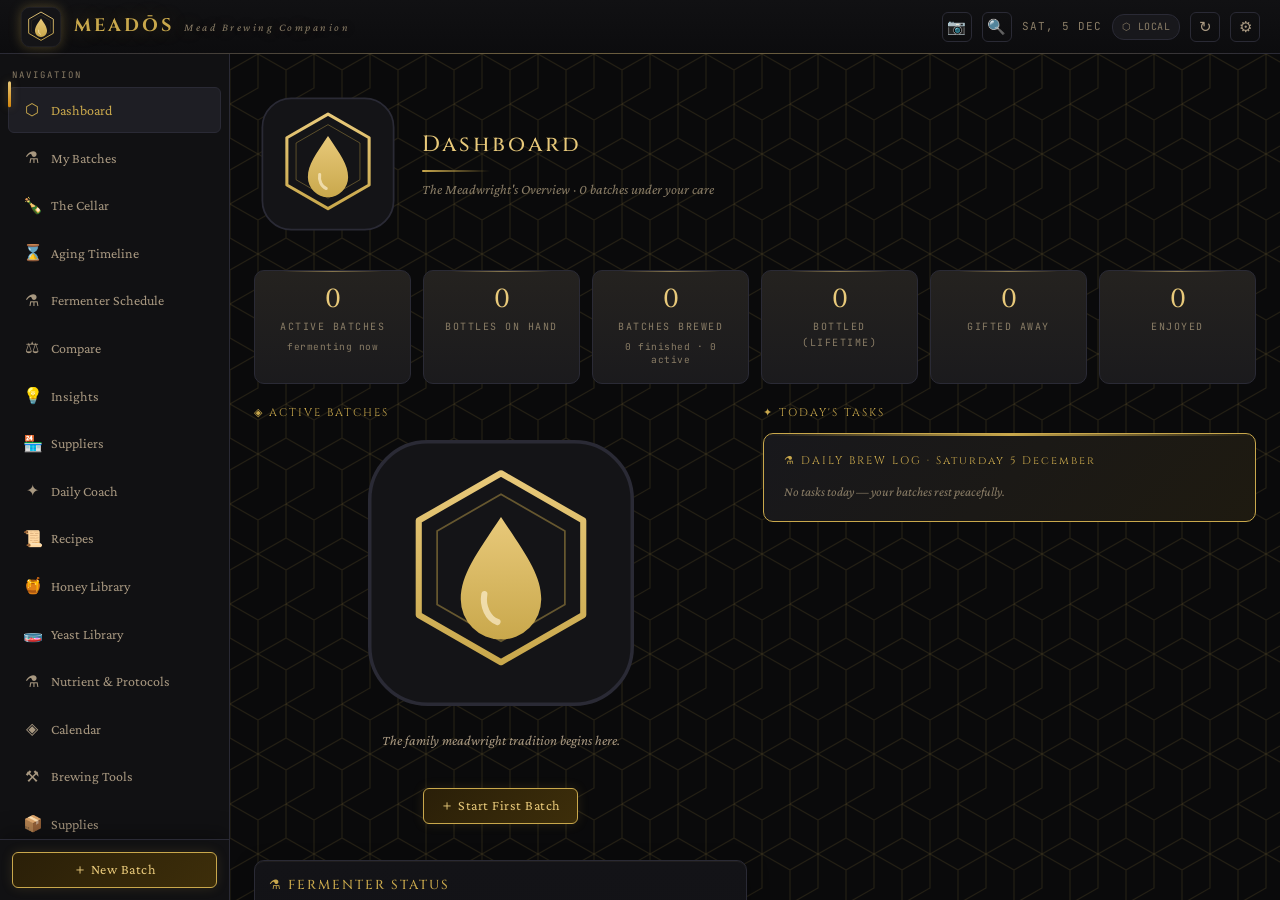
==== commit 441ad9fc: "advisor: Advisor tab (replaces Brew Coach) — health, readiness, recommendations New core/views/12-ad" ====
--- a/index.html
+++ b/index.html
@@ -78,10 +78,13 @@
 <script src="/core/data/data-nutrient-nl.js"></script>
 <script src="/core/data/data-honeyfit-nl.js"></script>
 <script src="/core/data/data-recipe-guide-nl.js"></script>
+<script src="/core/data/data-honeydetail-nl.js"></script>
 <script src="/core/state/01-state.js"></script>
 <script src="/core/state/i18n.js"></script>
 <script src="/core/domain/02-honey-domain.js"></script>
 <script src="/core/domain/03-brew-domain.js"></script>
+<script src="/core/domain/03d-mead-model.js"></script>
+<script src="/core/domain/03e-advisor.js"></script>
 <script src="/core/sync/04-server-ha.js"></script>
 <script src="/core/domain/04b-bottle-helpers.js"></script>
 <script src="/core/state/05-utils-nav.js"></script>
@@ -109,6 +112,7 @@
 <script src="/core/views/12-troubleshoot-nl.js"></script>
 <script src="/core/views/12-offflavor-nl.js"></script>
 <script src="/core/views/12-insights.js"></script>
+<script src="/core/views/12-advisor.js"></script>
 <script src="/core/features/12-tasting-analysis.js"></script>
 <script src="/core/features/12-records.js"></script>
 <script src="/core/tools/12-blending-yeast.js"></script>
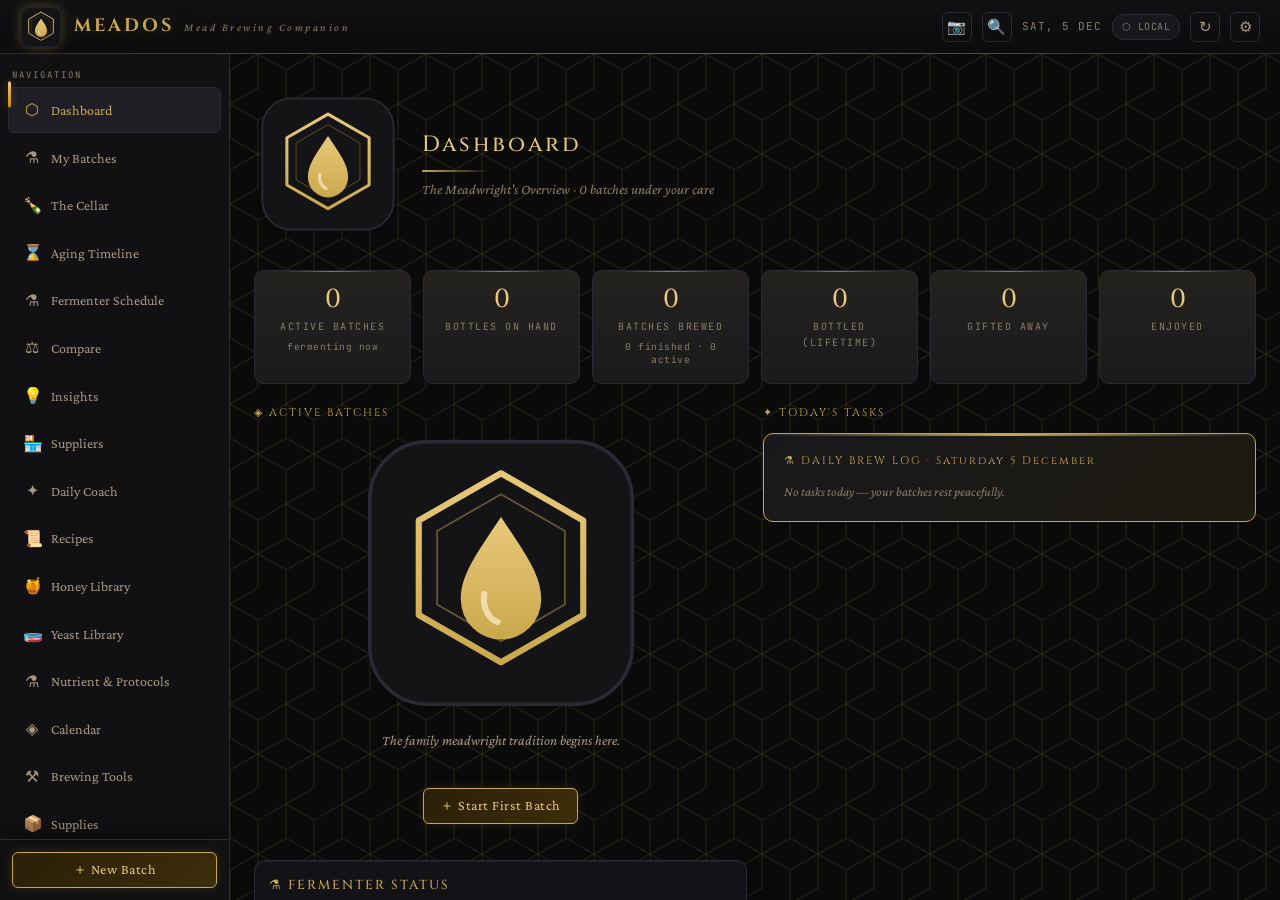
==== commit 38423ace: "CiderOS: full cider/perry mode Added CiderOS — full cider and perry tracking alongside mead, sharing" ====
--- a/index.html
+++ b/index.html
@@ -24,7 +24,11 @@
 <div id="topbar">
 <div class="logo">
 <div class="logo-mark" id="topbar-crest"></div>
-<span class="logo-text">MEADŌS<span class="sub">Mead Brewing Companion</span></span>
+<span class="logo-text">MEADOS<span class="sub">Mead Brewing Companion</span></span>
+</div>
+<div class="mode-toggle" id="mode-toggle" style="display:none" title="Switch between Mead and Cider — both are always saved, this just changes what's shown">
+<button type="button" class="mode-toggle-btn active" id="mode-toggle-mead" onclick="setActiveMode('mead')">🍯 Mead</button>
+<button type="button" class="mode-toggle-btn" id="mode-toggle-cider" onclick="setActiveMode('cider')">🍎 Cider</button>
 </div>
 <div class="topbar-right">
 <button class="btn-icon" onclick="openBottleScanner()" title="Scan a bottle/storage label QR code" id="scan-btn">📷</button>
@@ -49,12 +53,14 @@
 <div class="nav-item" onclick="showView('coach')" id="nav-coach"><span class="ni">✦</span><span>Daily Coach</span></div>
 <div class="nav-item" onclick="showView('recipes')" id="nav-recipes"><span class="ni">📜</span><span>Recipes</span></div>
 <div class="nav-item" onclick="showView('honey')" id="nav-honey"><span class="ni">🍯</span><span>Honey Library</span></div>
+<div class="nav-item" onclick="showView('apple-library')" id="nav-apple-library" style="display:none"><span class="ni">🍎</span><span>Apple &amp; Pear Library</span></div>
 <div class="nav-item" onclick="showView('yeast-library')" id="nav-yeast-library"><span class="ni">🧫</span><span>Yeast Library</span></div>
 <div class="nav-item" onclick="showView('nutrient-library')" id="nav-nutrient-library"><span class="ni">⚗</span><span>Nutrient &amp; Protocols</span></div>
 <div class="nav-item" onclick="showView('calendar')" id="nav-calendar"><span class="ni">◈</span><span>Calendar</span></div>
 <div class="nav-item" onclick="showView('tools')" id="nav-tools"><span class="ni">⚒</span><span>Brewing Tools</span></div>
 <div class="nav-item" onclick="showView('supplies')" id="nav-supplies"><span class="ni">📦</span><span>Supplies</span></div>
 <div class="nav-item" onclick="showView('guide')" id="nav-guide"><span class="ni">❧</span><span>Mead Guide</span></div>
+<div class="nav-item" onclick="showView('cider-guide')" id="nav-cider-guide" style="display:none"><span class="ni">❧</span><span>Cider Guide</span></div>
 <div class="nav-item" onclick="showView('troubleshoot')" id="nav-troubleshoot"><span class="ni">🛠</span><span>Troubleshoot</span></div>
 <div class="sidebar-section" style="margin-top:8px" id="side-sec-active">Active Batches</div>
 <div class="sidebar-batch-list" id="sidebar-batches"></div>
@@ -69,9 +75,14 @@
      order. Data first (so the logic sees BUILTIN_RECIPES, HONEY_PROFILES, etc.),
      then the logic modules, with 14-bootstrap.js (init) last. No build step. -->
 <script src="/core/data/data-libraries.js"></script>
+<script src="/core/data/data-cider.js"></script>
+<script src="/core/data/data-cider-recipes.js"></script>
 <script src="/core/data/data-recipes.js"></script>
 <script src="/core/data/data-recipes-nl.js"></script>
 <script src="/core/data/data-libraries-nl.js"></script>
+<script src="/core/data/data-cider-nl.js"></script>
+<script src="/core/data/data-cider-detail-nl.js"></script>
+<script src="/core/data/data-cider-guide-nl.js"></script>
 <script src="/core/data/data-recipe-steps-nl.js"></script>
 <script src="/core/data/data-recipe-ingredients-nl.js"></script>
 <script src="/core/data/data-yeast-nl.js"></script>
--- a/app.css
+++ b/app.css
@@ -13,6 +13,15 @@
 --font-display:'Cinzel',serif;--font-body:'Crimson Pro',serif;--font-mono:'JetBrains Mono',monospace;
 --shadow:0 2px 20px rgba(0,0,0,0.6);
 }
+/* Cider mode: nearly every accent border/title/badge in the app is themed
+   through --gold/--gold2/--gold3/--amber/--honey, so re-pointing just those
+   five variables re-skins the whole app (orchard green + apple red instead
+   of honey gold/amber) with no per-component changes needed. Toggled on
+   <body> by updateModeToggle() whenever the active mode is cider. */
+body.mode-cider{
+--gold:#7cb350;--gold2:#a3d17e;--gold3:#d9f0c4;
+--amber:#c1502f;--honey:#d46a3f;
+}
 html,body{height:100%;overflow:hidden;background:var(--bg);color:var(--text);font-family:var(--font-body);font-size:16px;line-height:1.6}
 #app{display:grid;grid-template-rows:calc(54px + env(safe-area-inset-top,0px)) 1fr;grid-template-columns:230px 1fr;height:100vh;overflow:hidden}
 /* iOS standalone PWA draws under the notch (viewport-fit=cover): pad the top
@@ -26,6 +35,10 @@
 .logo-mark img{width:100%;height:100%;object-fit:contain;display:block}
 .logo-text{display:flex;align-items:baseline;gap:10px}
 .logo .sub{color:var(--text3);font-size:11px;letter-spacing:2.5px;font-family:var(--font-body);font-weight:400;font-style:italic}
+.mode-toggle{display:flex;align-items:center;background:var(--bg3);border:1px solid var(--border);border-radius:20px;padding:3px;gap:2px}
+.mode-toggle-btn{border:none;background:transparent;color:var(--text3);font-family:var(--font-mono);font-size:11px;letter-spacing:.5px;padding:6px 14px;border-radius:16px;cursor:pointer;transition:all .15s}
+.mode-toggle-btn.active{background:var(--gold);color:#141417;font-weight:700}
+.mode-toggle-btn:not(.active):hover{color:var(--gold2)}
 .topbar-right{margin-left:auto;display:flex;align-items:center;gap:10px}
 .topbar-date{font-family:var(--font-mono);font-size:11px;color:var(--text3);letter-spacing:1px}
 .sync-badge{font-family:var(--font-mono);font-size:10px;padding:4px 9px;border-radius:12px;letter-spacing:.5px;border:1px solid;display:inline-flex;align-items:center;gap:5px}
@@ -73,20 +86,24 @@
    pair up) and a wider right track for targets, cost and the step timeline. A real
    grid (not multicol) — so the nested honey grid can't overlap-glitch. */
 .recipe-layout{display:grid;grid-template-columns:1fr;column-gap:16px;row-gap:0;align-items:start;
-  grid-template-areas:"scale" "targets" "ingredients" "cost" "steps" "honey" "yeast" "nutrient" "fruit" "dial" "extra";}
+  grid-template-areas:"scale" "ingredients" "side" "honey" "yeast" "nutrient" "fruit" "dial" "extra";}
 @media(min-width:1024px){
   .recipe-layout{grid-template-columns:minmax(0,1fr) minmax(0,1fr) minmax(0,1.5fr);
     grid-template-areas:
-      "scale       scale       targets"
-      "ingredients ingredients cost"
-      "honey       honey       steps"
-      "yeast       nutrient    steps"
-      "fruit       dial        steps"
-      "extra       extra       steps";}
-}
-.ra-scale{grid-area:scale;min-width:0}.ra-targets{grid-area:targets;min-width:0}
-.ra-ingredients{grid-area:ingredients;min-width:0}.ra-cost{grid-area:cost;min-width:0}
-.ra-steps{grid-area:steps;min-width:0}.ra-honey{grid-area:honey;min-width:0}
+      "scale       scale       side"
+      "ingredients ingredients side"
+      "honey       honey       side"
+      "yeast       nutrient    side"
+      "fruit       dial        side"
+      "extra       extra       side";}
+}
+/* Right column is one area spanning every row: targets + cost + steps stack
+   naturally inside it, so a tall left card (e.g. SCALE + CONFIGURE) can't open
+   a vacuum beside a short right card. */
+.ra-side{grid-area:side;min-width:0}
+.ra-scale{grid-area:scale;min-width:0}.ra-targets{min-width:0}
+.ra-ingredients{grid-area:ingredients;min-width:0}.ra-cost{min-width:0}
+.ra-steps{min-width:0}.ra-honey{grid-area:honey;min-width:0}
 .ra-yeast{grid-area:yeast;min-width:0}.ra-nutrient{grid-area:nutrient;min-width:0}
 .ra-fruit{grid-area:fruit;min-width:0}.ra-dial{grid-area:dial;min-width:0}.ra-extra{grid-area:extra;min-width:0}
 /* Honey fit list: two columns on desktop, one on mobile (full-width rows read
@@ -160,14 +177,41 @@
 .modal-actions{display:flex;gap:10px;justify-content:flex-end;margin-top:20px}
 #toast{position:fixed;bottom:24px;right:24px;background:var(--bg3);border:1px solid var(--gold);color:var(--gold2);padding:12px 20px;border-radius:var(--radius2);font-family:var(--font-mono);font-size:12px;letter-spacing:.5px;opacity:0;transform:translateY(10px);transition:all .3s;z-index:200;pointer-events:none}
 #toast.show{opacity:1;transform:translateY(0)}
-.cal-grid{display:grid;grid-template-columns:repeat(7,1fr);gap:2px;margin-top:8px}
-.cal-header{display:grid;grid-template-columns:repeat(7,1fr);gap:2px;margin-bottom:4px}
-.cal-dh{font-family:var(--font-mono);font-size:9px;color:var(--text3);text-align:center;padding:4px 0;letter-spacing:1px;text-transform:uppercase}
-.cal-day{min-height:50px;background:var(--bg3);border-radius:var(--radius);padding:4px 6px;font-family:var(--font-mono);font-size:11px;color:var(--text3);border:1px solid transparent}
-.cal-day.today{border-color:var(--gold);color:var(--gold)}
-.cal-day.has-event{background:var(--bg4)}
-.cal-day.other-month{opacity:0.3}
-.cal-event{font-size:9px;padding:1px 4px;border-radius:3px;margin-top:2px;white-space:nowrap;overflow:hidden;text-overflow:ellipsis}
+.cal-grid{display:grid;grid-template-columns:repeat(7,1fr);gap:4px;margin-top:8px}
+.cal-header{display:grid;grid-template-columns:repeat(7,1fr);gap:4px;margin-bottom:2px}
+.cal-dh{font-family:var(--font-mono);font-size:9px;color:var(--text3);text-align:center;padding:6px 0;letter-spacing:1.5px;text-transform:uppercase}
+.cal-day{position:relative;min-height:76px;display:flex;flex-direction:column;background:linear-gradient(180deg,var(--bg3),rgba(0,0,0,0.10));border-radius:var(--radius2);padding:5px 6px 7px;font-family:var(--font-mono);font-size:11px;color:var(--text3);border:1px solid var(--border);transition:transform .12s ease,border-color .12s ease,box-shadow .12s ease;overflow:hidden}
+.cal-day.weekend{background:linear-gradient(180deg,var(--bg2),rgba(0,0,0,0.16))}
+.cal-day.has-event:hover{transform:translateY(-2px);border-color:var(--gold);box-shadow:0 6px 18px rgba(0,0,0,0.38)}
+.cal-num{align-self:flex-start;display:inline-flex;align-items:center;justify-content:center;min-width:21px;height:21px;border-radius:6px;font-size:11px;color:var(--text2);margin-bottom:3px}
+.cal-day.today{border-color:var(--gold)}
+.cal-day.today .cal-num{background:var(--gold);color:#1a1206;font-weight:700;box-shadow:0 0 0 3px rgba(201,168,76,0.18)}
+.cal-day.other-month{opacity:.25;background:transparent;border-color:transparent}
+.cal-event{display:flex;align-items:center;gap:4px;font-size:9.5px;padding:2px 5px;border-radius:5px;margin-top:3px;line-height:1.45;color:var(--text2);overflow:hidden}
+.cal-event .cal-ev-ic{flex-shrink:0;font-size:8.5px;opacity:.9}
+.cal-event .cal-ev-tx{white-space:nowrap;overflow:hidden;text-overflow:ellipsis}
+.cal-more{font-size:9px;color:var(--text3);margin-top:3px;letter-spacing:.5px}
+/* Calendar — premium summary strip, legend & upcoming cards */
+.cal-hero{display:grid;grid-template-columns:repeat(3,1fr);gap:12px;margin:14px 0 18px}
+.cal-stat{position:relative;overflow:hidden;background:linear-gradient(180deg,rgba(201,168,76,0.07),rgba(201,168,76,0.015)),var(--bg3);border:1px solid var(--border);border-radius:var(--radius2);padding:14px 16px}
+.cal-stat .cs-label{font-family:var(--font-mono);font-size:9px;letter-spacing:1.5px;text-transform:uppercase;color:var(--text3);margin-bottom:7px}
+.cal-stat .cs-value{font-family:var(--font-display);font-size:23px;color:var(--gold2);line-height:1.05}
+.cal-stat .cs-sub{font-size:11px;color:var(--text3);margin-top:4px;white-space:nowrap;overflow:hidden;text-overflow:ellipsis}
+.cal-legend{display:flex;flex-wrap:wrap;gap:7px 14px;margin-top:12px;padding-top:12px;border-top:1px solid var(--border)}
+.cal-leg{display:inline-flex;align-items:center;gap:6px;font-size:11px;color:var(--text3)}
+.cal-leg .dot{width:8px;height:8px;border-radius:50%;flex-shrink:0;box-shadow:0 0 0 2px rgba(0,0,0,0.25)}
+.cal-up-item{display:flex;gap:12px;align-items:stretch;padding:9px 10px;border-radius:var(--radius2);border:1px solid var(--border);background:var(--bg3);margin-bottom:8px;cursor:pointer;transition:transform .12s ease,border-color .12s ease,box-shadow .12s ease}
+.cal-up-item:hover{transform:translateX(2px);border-color:var(--gold);box-shadow:0 4px 14px rgba(0,0,0,0.3)}
+.cal-up-date{flex-shrink:0;width:48px;display:flex;flex-direction:column;align-items:center;justify-content:center;background:var(--bg);border-radius:var(--radius);border-top:3px solid var(--gold);padding:7px 0}
+.cal-up-d{font-family:var(--font-display);font-size:21px;color:var(--text);line-height:1}
+.cal-up-m{font-family:var(--font-mono);font-size:9px;letter-spacing:1px;color:var(--text3);text-transform:uppercase;margin-top:2px}
+.cal-up-body{flex:1;min-width:0;display:flex;flex-direction:column;justify-content:center}
+.cal-up-rel{font-family:var(--font-mono);font-size:10px;letter-spacing:1px;text-transform:uppercase;color:var(--text3);margin-bottom:5px}
+.cal-up-rel .now{color:var(--gold)}
+.cal-up-ev{display:flex;align-items:center;gap:7px;margin-bottom:3px}
+.cal-up-ev .ic{flex-shrink:0;font-size:11px;width:16px;text-align:center}
+.cal-up-ev .nm{font-size:12.5px;flex-shrink:0;max-width:45%;white-space:nowrap;overflow:hidden;text-overflow:ellipsis}
+.cal-up-ev .ti{font-size:11.5px;color:var(--text3);white-space:nowrap;overflow:hidden;text-overflow:ellipsis;min-width:0}
 .recipe-card{background:var(--bg3);border:1px solid var(--border);border-radius:var(--radius2);padding:0;cursor:pointer;transition:all .2s;overflow:hidden;position:relative}
 .recipe-card:hover{transform:translateY(-2px);box-shadow:0 8px 24px rgba(0,0,0,0.5)}
 .recipe-card-bar{height:4px;width:100%}
@@ -435,6 +479,7 @@
 .stat-val{font-size:18px}
 .cal-day{min-height:30px}
 .cal-event{display:none}
+.cal-hero{grid-template-columns:1fr;gap:8px}
 }
 /* ==================== THEME POLISH — practical, readability-first ====================
    Pure-CSS layer: no markup or behavior changes. Cards stay opaque so the
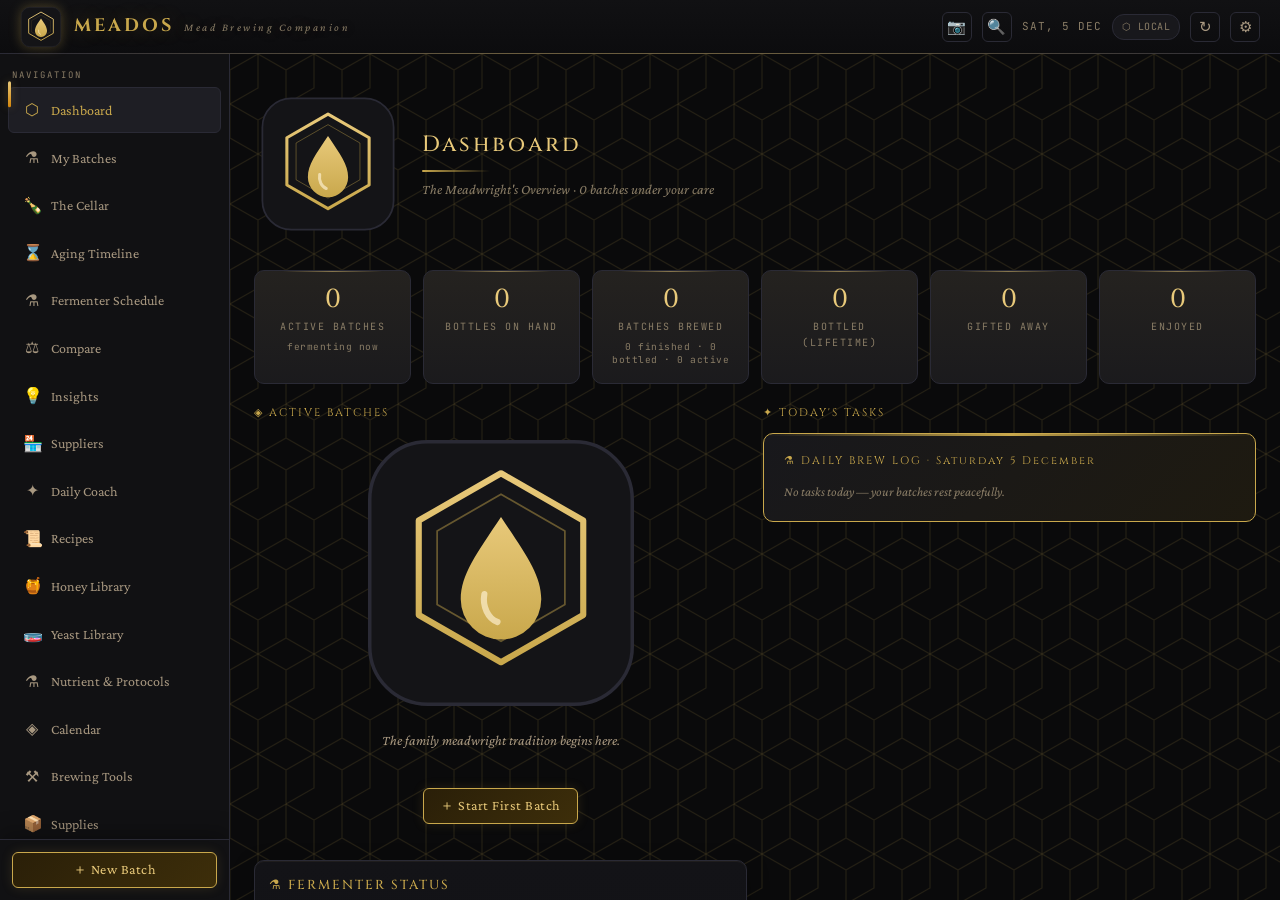
==== commit 5581caee: "Advisor hardening pass + Dashboard UI pass A ChatGPT-reviewed hardening round: fixed a self-confirmi" ====
--- a/index.html
+++ b/index.html
@@ -96,6 +96,8 @@
 <script src="/core/domain/03-brew-domain.js"></script>
 <script src="/core/domain/03d-mead-model.js"></script>
 <script src="/core/domain/03e-advisor.js"></script>
+<script src="/core/domain/03f-advisor-rules-fermentation.js"></script>
+<script src="/core/domain/03g-advisor-rules-packaging.js"></script>
 <script src="/core/sync/04-server-ha.js"></script>
 <script src="/core/domain/04b-bottle-helpers.js"></script>
 <script src="/core/state/05-utils-nav.js"></script>
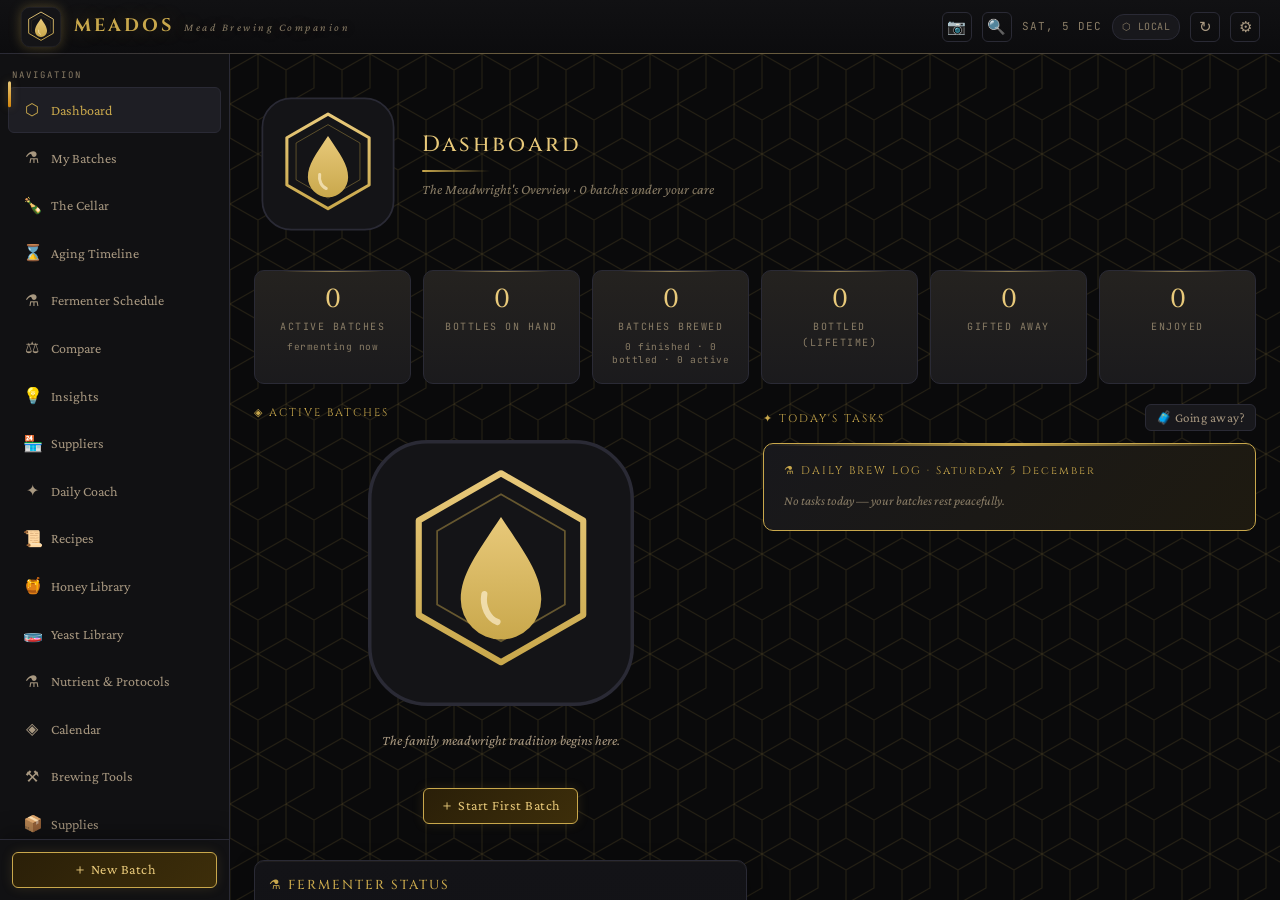
==== commit 9c24155f: "2026-07-14: hardening pass + start of onclick→data-action refactor - Consolidated module load order " ====
--- a/index.html
+++ b/index.html
@@ -27,45 +27,45 @@
 <span class="logo-text">MEADOS<span class="sub">Mead Brewing Companion</span></span>
 </div>
 <div class="mode-toggle" id="mode-toggle" style="display:none" title="Switch between Mead and Cider — both are always saved, this just changes what's shown">
-<button type="button" class="mode-toggle-btn active" id="mode-toggle-mead" onclick="setActiveMode('mead')">🍯 Mead</button>
-<button type="button" class="mode-toggle-btn" id="mode-toggle-cider" onclick="setActiveMode('cider')">🍎 Cider</button>
+<button type="button" class="mode-toggle-btn active" id="mode-toggle-mead" data-action="setActiveMode" data-args='["mead"]'>🍯 Mead</button>
+<button type="button" class="mode-toggle-btn" id="mode-toggle-cider" data-action="setActiveMode" data-args='["cider"]'>🍎 Cider</button>
 </div>
 <div class="topbar-right">
-<button class="btn-icon" onclick="openBottleScanner()" title="Scan a bottle/storage label QR code" id="scan-btn">📷</button>
-<button class="btn-icon" onclick="openGlobalSearch()" title="Search everything (Ctrl/Cmd-K)" id="search-btn">🔍</button>
+<button class="btn-icon" data-action="openBottleScanner" title="Scan a bottle/storage label QR code" id="scan-btn">📷</button>
+<button class="btn-icon" data-action="openGlobalSearch" title="Search everything (Ctrl/Cmd-K)" id="search-btn">🔍</button>
 <span class="temp-pill" id="topbar-temp" style="display:none"></span>
 <span class="topbar-date" id="topbar-date"></span>
 <span class="sync-badge local" id="sync-badge">⬡ LOCAL</span>
-<button class="btn-icon" onclick="forceSyncNow()" title="Sync to server" id="sync-btn">↻</button>
-<button class="btn-icon" onclick="showView('settings')" title="Settings" id="settings-btn">⚙</button>
+<button class="btn-icon" data-action="forceSyncNow" title="Sync to server" id="sync-btn">↻</button>
+<button class="btn-icon" data-action="showView" data-args='["settings"]' title="Settings" id="settings-btn">⚙</button>
 </div>
 </div>
 <div id="sidebar">
 <div class="sidebar-section" id="side-sec-nav">Navigation</div>
-<div class="nav-item active" onclick="showView('dashboard')" id="nav-dashboard"><span class="ni">⬡</span><span>Dashboard</span></div>
-<div class="nav-item" onclick="showView('batches')" id="nav-batches"><span class="ni">⚗</span><span>My Batches</span></div>
-<div class="nav-item" onclick="showView('cellar')" id="nav-cellar"><span class="ni">🍾</span><span>The Cellar</span></div>
-<div class="nav-item" onclick="showView('timeline')" id="nav-timeline"><span class="ni">⌛</span><span>Aging Timeline</span></div>
-<div class="nav-item" onclick="showView('ferm-timeline')" id="nav-ferm-timeline"><span class="ni">⚗</span><span>Fermenter Schedule</span></div>
-<div class="nav-item" onclick="showView('compare')" id="nav-compare"><span class="ni">⚖</span><span>Compare</span></div>
-<div class="nav-item" onclick="showView('insights')" id="nav-insights"><span class="ni">💡</span><span>Insights</span></div>
-<div class="nav-item" onclick="showView('suppliers')" id="nav-suppliers"><span class="ni">🏪</span><span>Suppliers</span></div>
-<div class="nav-item" onclick="showView('coach')" id="nav-coach"><span class="ni">✦</span><span>Daily Coach</span></div>
-<div class="nav-item" onclick="showView('recipes')" id="nav-recipes"><span class="ni">📜</span><span>Recipes</span></div>
-<div class="nav-item" onclick="showView('honey')" id="nav-honey"><span class="ni">🍯</span><span>Honey Library</span></div>
-<div class="nav-item" onclick="showView('apple-library')" id="nav-apple-library" style="display:none"><span class="ni">🍎</span><span>Apple &amp; Pear Library</span></div>
-<div class="nav-item" onclick="showView('yeast-library')" id="nav-yeast-library"><span class="ni">🧫</span><span>Yeast Library</span></div>
-<div class="nav-item" onclick="showView('nutrient-library')" id="nav-nutrient-library"><span class="ni">⚗</span><span>Nutrient &amp; Protocols</span></div>
-<div class="nav-item" onclick="showView('calendar')" id="nav-calendar"><span class="ni">◈</span><span>Calendar</span></div>
-<div class="nav-item" onclick="showView('tools')" id="nav-tools"><span class="ni">⚒</span><span>Brewing Tools</span></div>
-<div class="nav-item" onclick="showView('supplies')" id="nav-supplies"><span class="ni">📦</span><span>Supplies</span></div>
-<div class="nav-item" onclick="showView('guide')" id="nav-guide"><span class="ni">❧</span><span>Mead Guide</span></div>
-<div class="nav-item" onclick="showView('cider-guide')" id="nav-cider-guide" style="display:none"><span class="ni">❧</span><span>Cider Guide</span></div>
-<div class="nav-item" onclick="showView('troubleshoot')" id="nav-troubleshoot"><span class="ni">🛠</span><span>Troubleshoot</span></div>
+<div class="nav-item active" data-action="showView" data-args='["dashboard"]' id="nav-dashboard"><span class="ni">⬡</span><span>Dashboard</span></div>
+<div class="nav-item" data-action="showView" data-args='["batches"]' id="nav-batches"><span class="ni">⚗</span><span>My Batches</span></div>
+<div class="nav-item" data-action="showView" data-args='["cellar"]' id="nav-cellar"><span class="ni">🍾</span><span>The Cellar</span></div>
+<div class="nav-item" data-action="showView" data-args='["timeline"]' id="nav-timeline"><span class="ni">⌛</span><span>Aging Timeline</span></div>
+<div class="nav-item" data-action="showView" data-args='["ferm-timeline"]' id="nav-ferm-timeline"><span class="ni">⚗</span><span>Fermenter Schedule</span></div>
+<div class="nav-item" data-action="showView" data-args='["compare"]' id="nav-compare"><span class="ni">⚖</span><span>Compare</span></div>
+<div class="nav-item" data-action="showView" data-args='["insights"]' id="nav-insights"><span class="ni">💡</span><span>Insights</span></div>
+<div class="nav-item" data-action="showView" data-args='["suppliers"]' id="nav-suppliers"><span class="ni">🏪</span><span>Suppliers</span></div>
+<div class="nav-item" data-action="showView" data-args='["coach"]' id="nav-coach"><span class="ni">✦</span><span>Daily Coach</span></div>
+<div class="nav-item" data-action="showView" data-args='["recipes"]' id="nav-recipes"><span class="ni">📜</span><span>Recipes</span></div>
+<div class="nav-item" data-action="showView" data-args='["honey"]' id="nav-honey"><span class="ni">🍯</span><span>Honey Library</span></div>
+<div class="nav-item" data-action="showView" data-args='["apple-library"]' id="nav-apple-library" style="display:none"><span class="ni">🍎</span><span>Apple &amp; Pear Library</span></div>
+<div class="nav-item" data-action="showView" data-args='["yeast-library"]' id="nav-yeast-library"><span class="ni">🧫</span><span>Yeast Library</span></div>
+<div class="nav-item" data-action="showView" data-args='["nutrient-library"]' id="nav-nutrient-library"><span class="ni">⚗</span><span>Nutrient &amp; Protocols</span></div>
+<div class="nav-item" data-action="showView" data-args='["calendar"]' id="nav-calendar"><span class="ni">◈</span><span>Calendar</span></div>
+<div class="nav-item" data-action="showView" data-args='["tools"]' id="nav-tools"><span class="ni">⚒</span><span>Brewing Tools</span></div>
+<div class="nav-item" data-action="showView" data-args='["supplies"]' id="nav-supplies"><span class="ni">📦</span><span>Supplies</span></div>
+<div class="nav-item" data-action="showView" data-args='["guide"]' id="nav-guide"><span class="ni">❧</span><span>Mead Guide</span></div>
+<div class="nav-item" data-action="showView" data-args='["cider-guide"]' id="nav-cider-guide" style="display:none"><span class="ni">❧</span><span>Cider Guide</span></div>
+<div class="nav-item" data-action="showView" data-args='["troubleshoot"]' id="nav-troubleshoot"><span class="ni">🛠</span><span>Troubleshoot</span></div>
 <div class="sidebar-section" style="margin-top:8px" id="side-sec-active">Active Batches</div>
 <div class="sidebar-batch-list" id="sidebar-batches"></div>
 <div class="sidebar-bottom">
-<button class="btn btn-primary" style="width:100%;justify-content:center" onclick="openNewBatchModal()" id="btn-new-batch">＋ New Batch</button>
+<button class="btn btn-primary" style="width:100%;justify-content:center" data-action="openNewBatchModal" id="btn-new-batch">＋ New Batch</button>
 </div>
 </div>
 <div id="main"></div>
@@ -73,73 +73,10 @@
 <div id="toast"></div>
 <!-- MeadOS is modular: plain scripts in core/ sharing one global scope, loaded in
      order. Data first (so the logic sees BUILTIN_RECIPES, HONEY_PROFILES, etc.),
-     then the logic modules, with 14-bootstrap.js (init) last. No build step. -->
-<script src="/core/data/data-libraries.js"></script>
-<script src="/core/data/data-cider.js"></script>
-<script src="/core/data/data-cider-recipes.js"></script>
-<script src="/core/data/data-recipes.js"></script>
-<script src="/core/data/data-recipes-nl.js"></script>
-<script src="/core/data/data-libraries-nl.js"></script>
-<script src="/core/data/data-cider-nl.js"></script>
-<script src="/core/data/data-cider-detail-nl.js"></script>
-<script src="/core/data/data-cider-guide-nl.js"></script>
-<script src="/core/data/data-recipe-steps-nl.js"></script>
-<script src="/core/data/data-recipe-ingredients-nl.js"></script>
-<script src="/core/data/data-yeast-nl.js"></script>
-<script src="/core/data/data-nutrient-nl.js"></script>
-<script src="/core/data/data-honeyfit-nl.js"></script>
-<script src="/core/data/data-recipe-guide-nl.js"></script>
-<script src="/core/data/data-honeydetail-nl.js"></script>
-<script src="/core/state/01-state.js"></script>
-<script src="/core/state/i18n.js"></script>
-<script src="/core/domain/02-honey-domain.js"></script>
-<script src="/core/domain/03-brew-domain.js"></script>
-<script src="/core/domain/03d-mead-model.js"></script>
-<script src="/core/domain/03e-advisor.js"></script>
-<script src="/core/domain/03f-advisor-rules-fermentation.js"></script>
-<script src="/core/domain/03g-advisor-rules-packaging.js"></script>
-<script src="/core/sync/04-server-ha.js"></script>
-<script src="/core/domain/04b-bottle-helpers.js"></script>
-<script src="/core/state/05-utils-nav.js"></script>
-<script src="/core/views/06-views-batch.js"></script>
-<script src="/core/views/07-views-recipe.js"></script>
-<script src="/core/tools/08-tools.js"></script>
-<script src="/core/tools/08-guide-scanner.js"></script>
-<script src="/core/tools/08-search.js"></script>
-<script src="/core/tools/08-record-pdf.js"></script>
-<script src="/core/tools/08-beerxml.js"></script>
-<script src="/core/tools/08-rehydration.js"></script>
-<script src="/core/views/09-views-library.js"></script>
-<script src="/core/views/10-cellar.js"></script>
-<script src="/core/labels/10b-labels-print.js"></script>
-<script src="/core/views/10c-compare.js"></script>
-<script src="/core/views/10d-supplies.js"></script>
-<script src="/core/views/10e-cellar-misc.js"></script>
-<script src="/core/features/11-alerts.js"></script>
-<script src="/core/features/11-schedule.js"></script>
-<script src="/core/views/11-year-review.js"></script>
-<script src="/core/features/11-recipe-designer.js"></script>
-<script src="/core/features/11-tasting-exports.js"></script>
-<script src="/core/features/11-ha-additions-temp.js"></script>
-<script src="/core/views/12-troubleshoot.js"></script>
-<script src="/core/views/12-troubleshoot-nl.js"></script>
-<script src="/core/views/12-offflavor-nl.js"></script>
-<script src="/core/views/12-insights.js"></script>
-<script src="/core/views/12-advisor.js"></script>
-<script src="/core/features/12-tasting-analysis.js"></script>
-<script src="/core/features/12-records.js"></script>
-<script src="/core/tools/12-blending-yeast.js"></script>
-<script src="/core/features/12-gift-bottling.js"></script>
-<script src="/core/labels/13-label-designer.js"></script>
-<script src="/core/share/13-media-ha-ws.js"></script>
-<script src="/core/labels/13-image-upload.js"></script>
-<script src="/core/labels/13-misc-modals.js"></script>
-<script src="/core/share/13-share.js"></script>
-<script src="/core/labels/13-exports.js"></script>
-<script src="/core/labels/13b-label-studio.js"></script>
-<script src="/core/boot/14-schema.js"></script>
-<script src="/core/boot/14-storage-budget.js"></script>
-<script src="/core/boot/14-modals.js"></script>
-<script src="/core/boot/14-bootstrap.js"></script>
+     then the logic modules, with 14-bootstrap.js (init) last. No build step.
+     The order itself lives in ONE place — core/boot/00-manifest.js — loaded here
+     and by test.html so the two can't drift apart. -->
+<script src="/core/boot/00-manifest.js"></script>
+<script>MODULE_MANIFEST_LOAD();</script>
 </body>
 </html>
